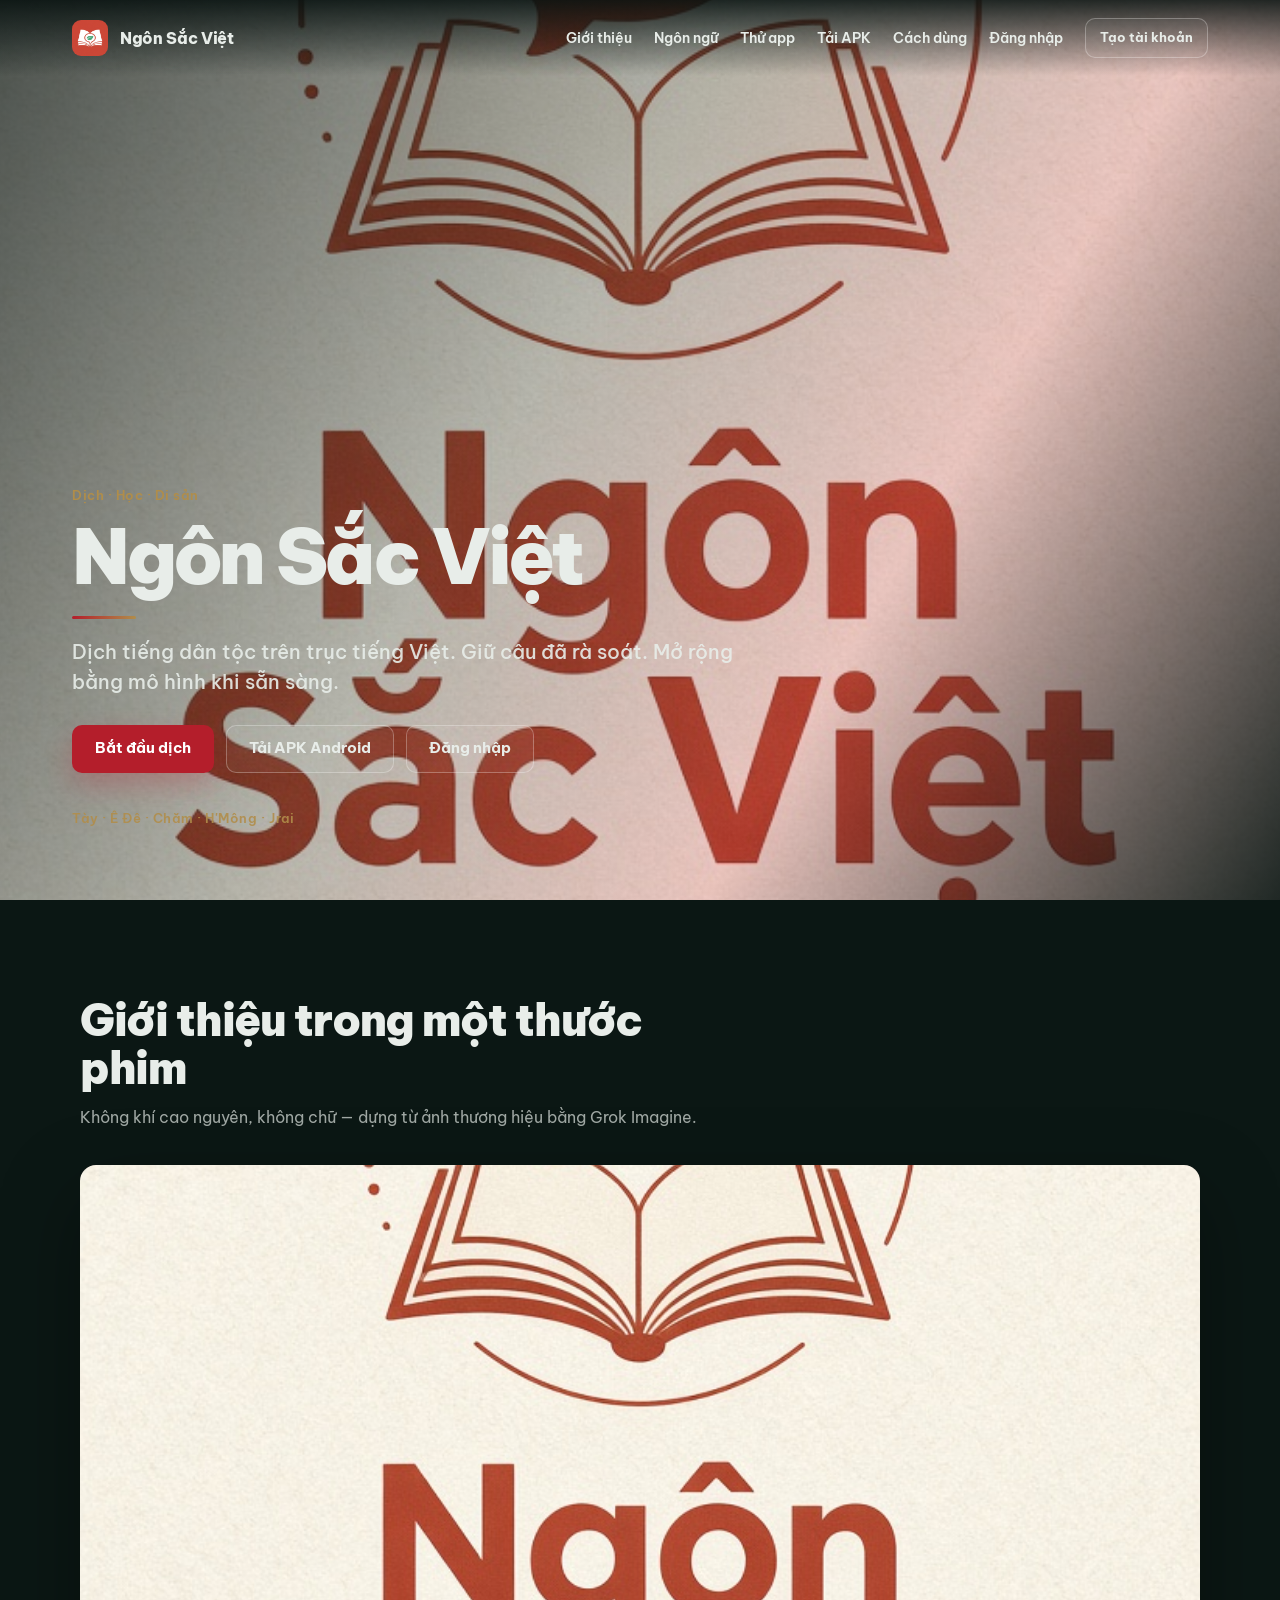
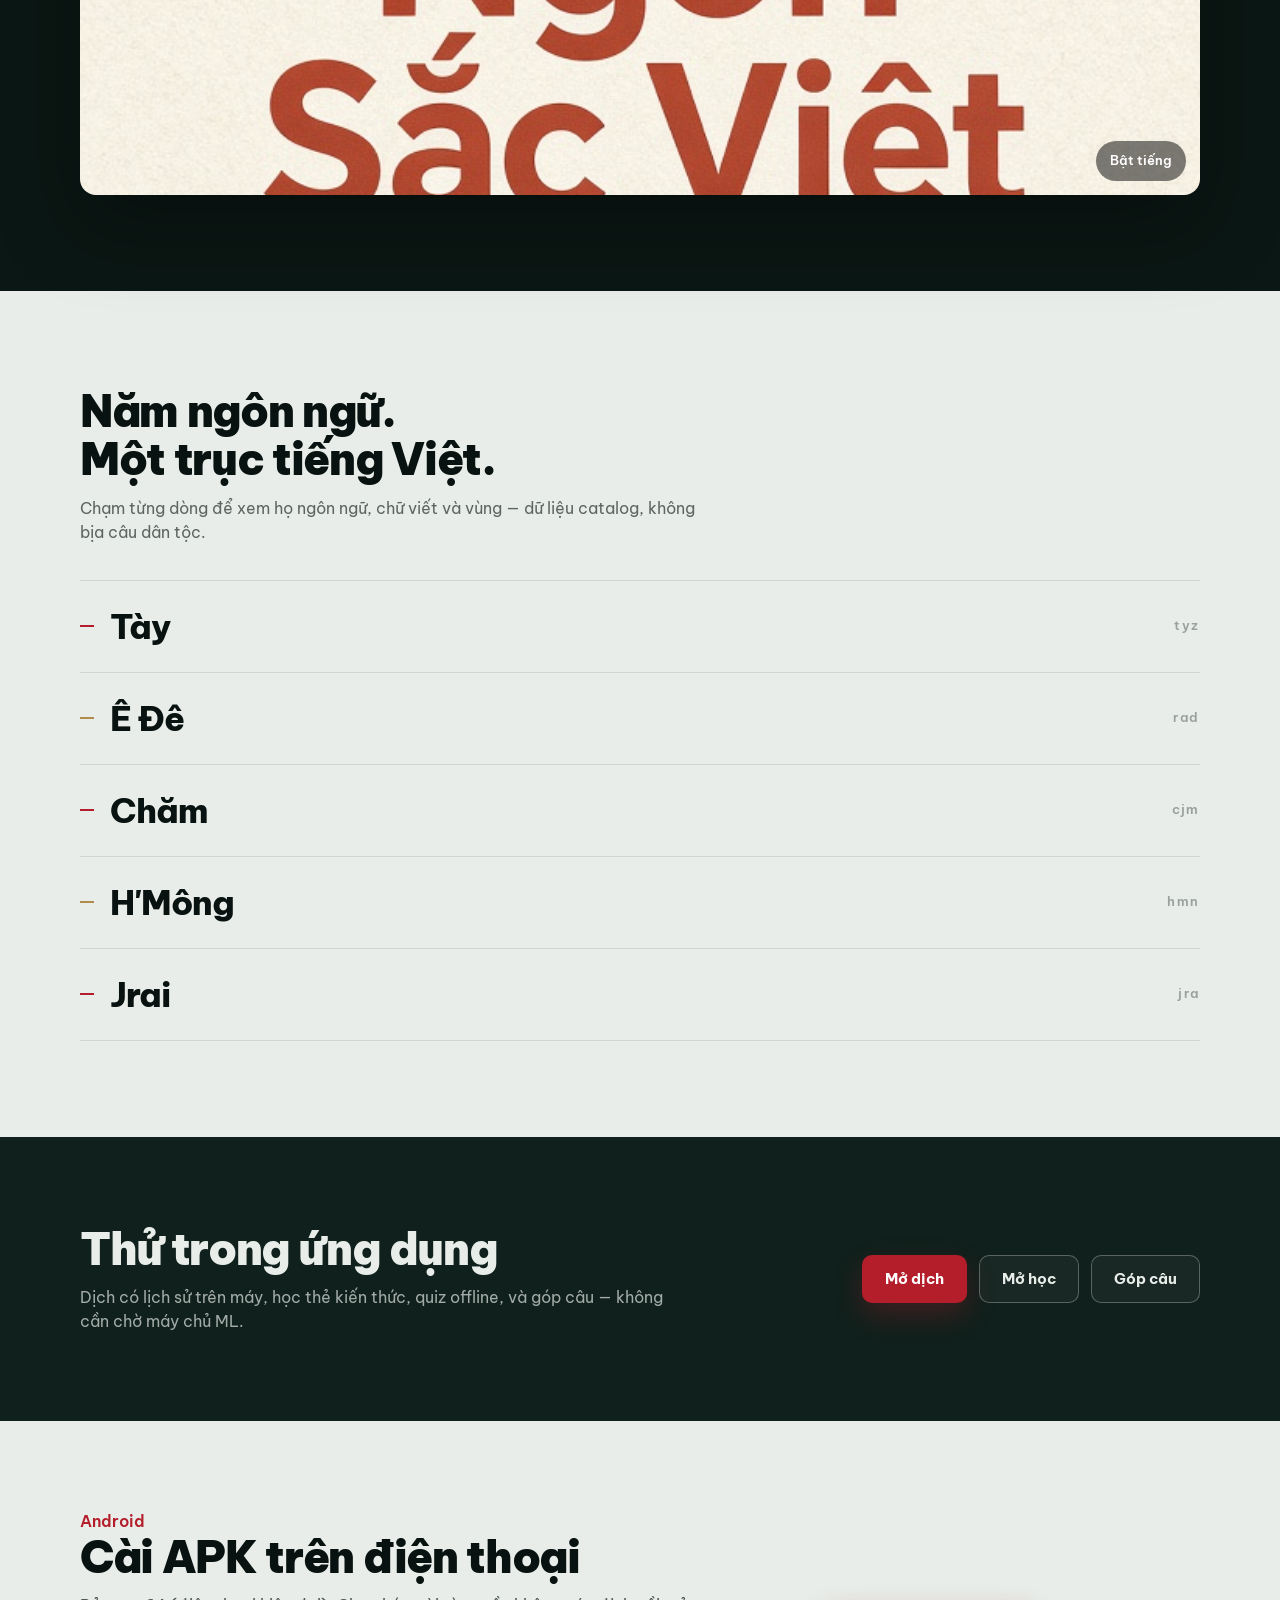
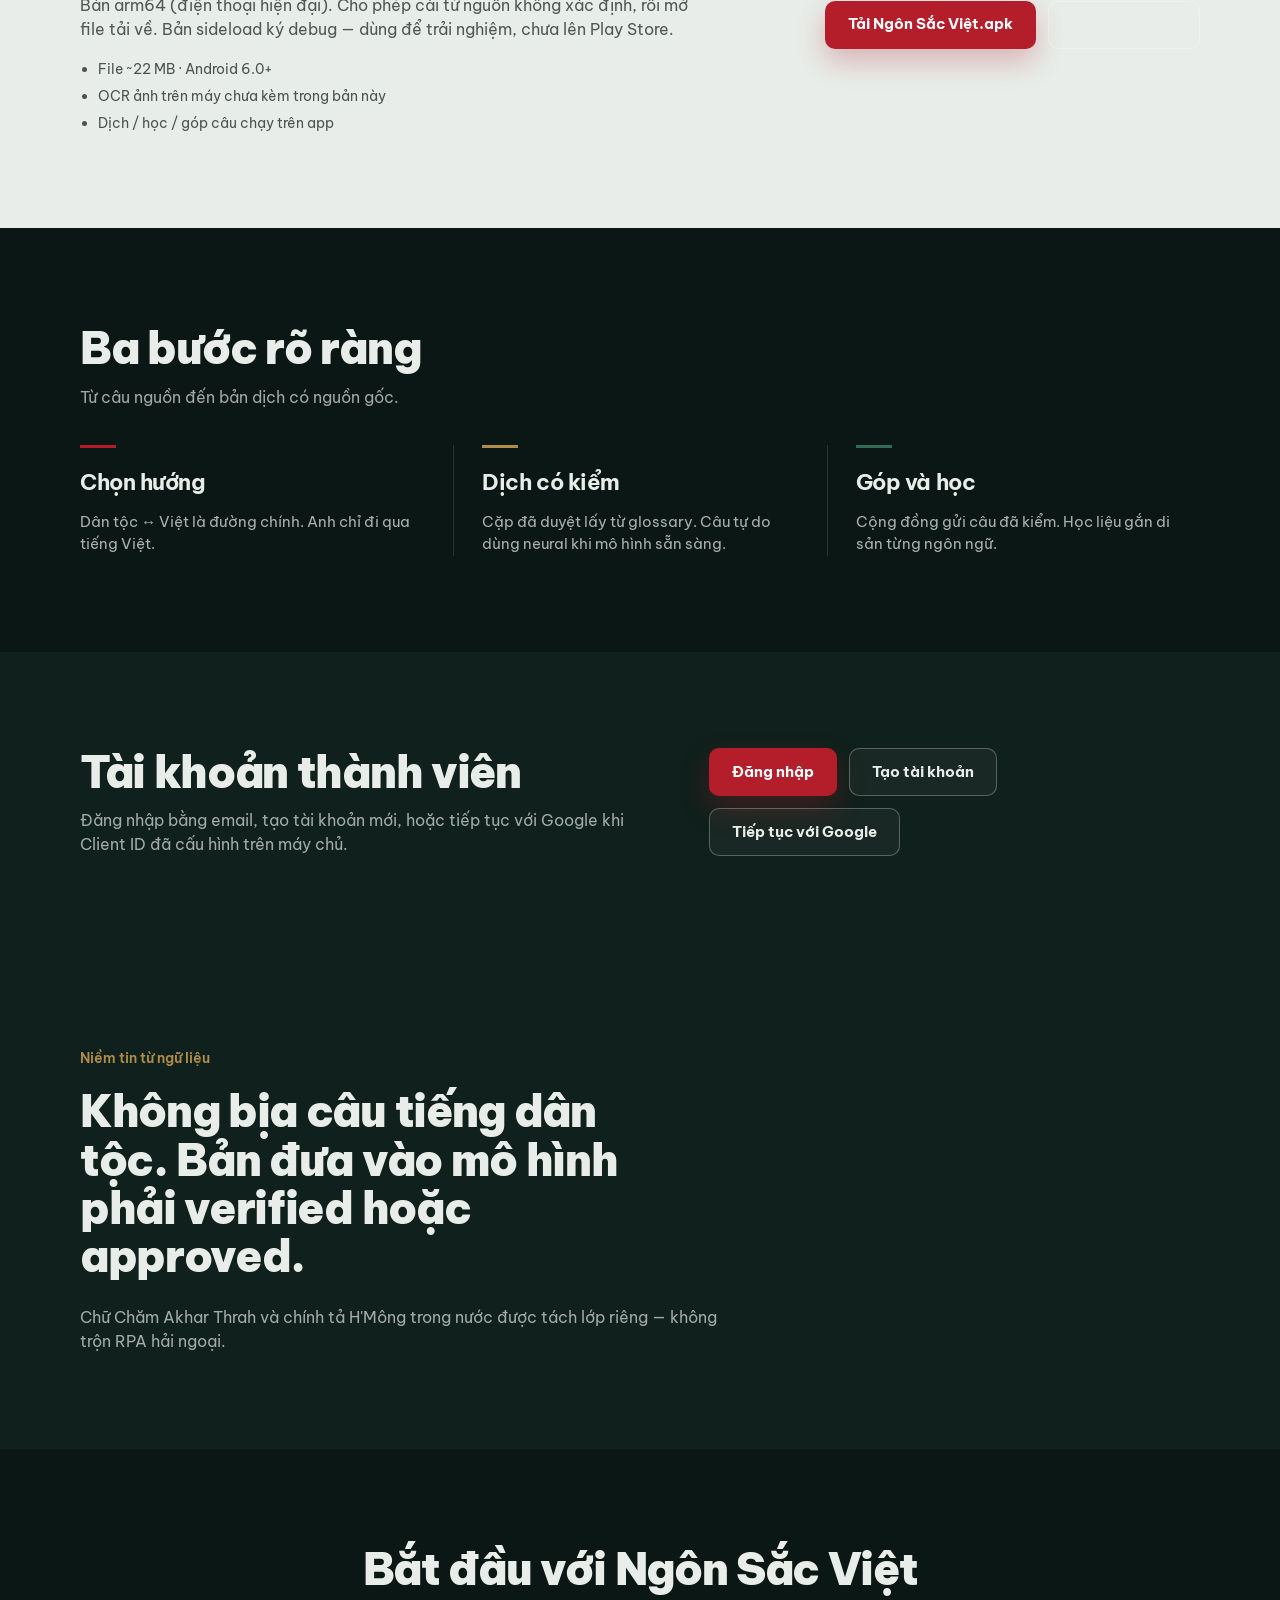
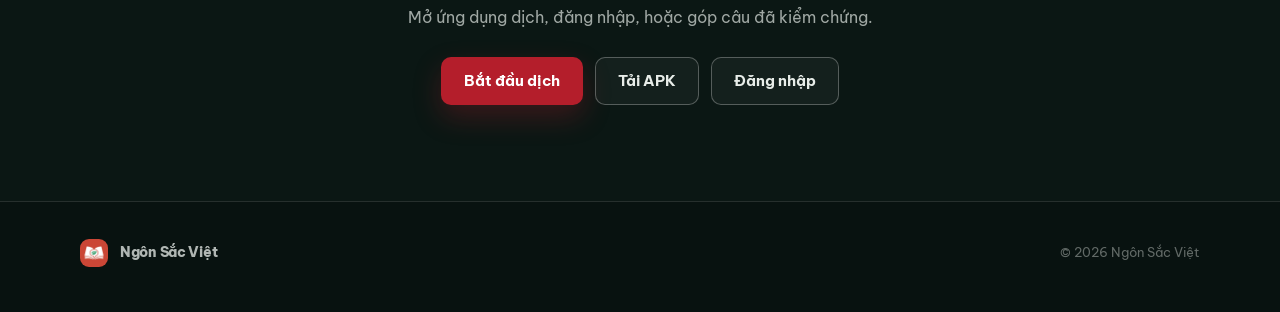
==== landing/index.html @ 42142c3e "feat(mob): ship Cloudflare landing, offline learn, and APK download Add static Pages landing with AP" ====
<!DOCTYPE html>
<html lang="vi" data-type="software" data-kind="software">
<head>
  <meta charset="UTF-8" />
  <meta name="viewport" content="width=device-width, initial-scale=1" />
  <meta name="page-type" content="software" />
  <meta name="site-kind" content="software" />
  <meta name="description" content="Ngôn Sắc Việt — dịch tiếng Tày, Ê Đê, Chăm, H'Mông và Jrai trên trục tiếng Việt, với ngữ liệu đã duyệt." />
  <meta name="theme-color" content="#081210" />
  <meta property="og:title" content="Ngôn Sắc Việt" />
  <meta property="og:description" content="Dịch và giữ tiếng dân tộc Việt Nam." />
  <meta property="og:type" content="website" />
  <meta property="og:url" content="https://ngonsacviet.ourvibe.tech/" />
  <title>Ngôn Sắc Việt</title>
  <link rel="icon" type="image/png" href="assets/app_icon.png" />
  <link rel="preconnect" href="https://fonts.googleapis.com" />
  <link rel="preconnect" href="https://fonts.gstatic.com" crossorigin />
  <link href="https://fonts.googleapis.com/css2?family=Be+Vietnam+Pro:wght@400;500;600;700;800;900&display=swap" rel="stylesheet" />
  <link rel="stylesheet" href="styles.css" />
</head>
<body>
  <a class="skip" href="#main">Tới nội dung</a>

  <header class="nav">
    <a class="brand" href="/">
      <img src="assets/app_icon.png" alt="" width="36" height="36" />
      <span>Ngôn Sắc Việt</span>
    </a>
    <nav class="nav-links" aria-label="Chính">
      <a href="#film">Giới thiệu</a>
      <a href="#languages">Ngôn ngữ</a>
      <a href="#try">Thử app</a>
      <a href="#download">Tải APK</a>
      <a href="#flow">Cách dùng</a>
      <a href="/app/#/login">Đăng nhập</a>
      <a class="btn btn-ghost nav-cta" href="/app/#/login?mode=register">Tạo tài khoản</a>
    </nav>
    <button class="menu" type="button" aria-label="Mở menu" aria-expanded="false">
      <span></span><span></span>
    </button>
  </header>

  <main id="main">
    <section class="hero" data-enter>
      <div class="hero-media" aria-hidden="true">
        <img src="assets/splash.jpg" alt="" />
        <div class="hero-veil"></div>
      </div>
      <div class="hero-copy">
        <p class="hero-kicker">Dịch · Học · Di sản</p>
        <h1>Ngôn Sắc Việt</h1>
        <div class="rule" aria-hidden="true"></div>
        <p class="hero-lead">
          Dịch tiếng dân tộc trên trục tiếng Việt. Giữ câu đã rà soát.
          Mở rộng bằng mô hình khi sẵn sàng.
        </p>
        <div class="hero-actions">
          <a class="btn btn-primary" href="/app/#/translate">Bắt đầu dịch</a>
          <a class="btn btn-ghost" href="/downloads/ngonsacviet-arm64.apk" download="ngonsacviet-arm64.apk">Tải APK Android</a>
          <a class="btn btn-ghost" href="/app/#/login">Đăng nhập</a>
        </div>
        <p class="hero-langs">Tày · Ê Đê · Chăm · H'Mông · Jrai</p>
      </div>
    </section>

    <section class="film" id="film">
      <div class="wrap">
        <div class="section-head">
          <h2>Giới thiệu trong một thước phim</h2>
          <p>Không khí cao nguyên, không chữ — dựng từ ảnh thương hiệu bằng Grok Imagine.</p>
        </div>
        <div class="film-frame">
          <video
            id="intro"
            poster="assets/splash.jpg"
            src="assets/intro.mp4"
            playsinline
            muted
            loop
            autoplay
            preload="metadata"
          ></video>
          <button class="film-mute" type="button" aria-pressed="true">Bật tiếng</button>
        </div>
      </div>
    </section>

    <section class="languages" id="languages">
      <div class="wrap">
        <div class="section-head light">
          <h2>Năm ngôn ngữ.<br />Một trục tiếng Việt.</h2>
          <p>Chạm từng dòng để xem họ ngôn ngữ, chữ viết và vùng — dữ liệu catalog, không bịa câu dân tộc.</p>
        </div>
        <ul class="lang-list" id="lang-explorer">
          <li class="lang-item" data-code="tyz" data-family="Tai-Kadai" data-script="Latin theo chữ Quốc ngữ" data-region="Cao Bằng, Lạng Sơn, Bắc Kạn và các tỉnh phía Bắc" data-note="Ưu tiên fine-tune nhờ cặp Việt công khai tương đối nhiều.">
            <button type="button" class="lang-row" aria-expanded="false">
              <span class="lang-name">Tày</span>
              <span class="lang-code">tyz</span>
            </button>
            <div class="lang-panel" hidden>
              <p><strong>Họ</strong> Tai-Kadai</p>
              <p><strong>Chữ</strong> Latin theo chữ Quốc ngữ</p>
              <p><strong>Vùng</strong> Cao Bằng, Lạng Sơn, Bắc Kạn và các tỉnh phía Bắc</p>
              <a class="lang-go" href="/app/#/learn">Học kiến thức Tày</a>
            </div>
          </li>
          <li class="lang-item" data-code="rad">
            <button type="button" class="lang-row" aria-expanded="false">
              <span class="lang-name">Ê Đê</span>
              <span class="lang-code">rad</span>
            </button>
            <div class="lang-panel" hidden>
              <p><strong>Họ</strong> Austronesian, Chamic</p>
              <p><strong>Chữ</strong> Latin</p>
              <p><strong>Vùng</strong> Đắk Lắk và Tây Nguyên</p>
              <a class="lang-go" href="/app/#/learn">Học kiến thức Ê Đê</a>
            </div>
          </li>
          <li class="lang-item" data-code="cjm">
            <button type="button" class="lang-row" aria-expanded="false">
              <span class="lang-name">Chăm</span>
              <span class="lang-code">cjm</span>
            </button>
            <div class="lang-panel" hidden>
              <p><strong>Họ</strong> Austronesian, Chamic</p>
              <p><strong>Chữ</strong> Akhar Thrah; học liệu còn dùng Latin</p>
              <p><strong>Vùng</strong> Ninh Thuận, Bình Thuận</p>
              <p class="lang-glyphs" aria-hidden="true">ꨀꨁꨂꨃꨄꨅ</p>
              <a class="lang-go" href="/app/#/heritage/cham">Xem di sản chữ Chăm</a>
            </div>
          </li>
          <li class="lang-item" data-code="hmn">
            <button type="button" class="lang-row" aria-expanded="false">
              <span class="lang-name">H'Mông</span>
              <span class="lang-code">hmn</span>
            </button>
            <div class="lang-panel" hidden>
              <p><strong>Họ</strong> Hmong-Mien</p>
              <p><strong>Chữ</strong> Latin phổ thông Việt Nam — không trộn RPA hải ngoại</p>
              <p><strong>Vùng</strong> Hà Giang, Lào Cai, Sơn La và vùng núi phía Bắc</p>
              <a class="lang-go" href="/app/#/learn">Học kiến thức H'Mông</a>
            </div>
          </li>
          <li class="lang-item" data-code="jra">
            <button type="button" class="lang-row" aria-expanded="false">
              <span class="lang-name">Jrai</span>
              <span class="lang-code">jra</span>
            </button>
            <div class="lang-panel" hidden>
              <p><strong>Họ</strong> Austronesian, Chamic</p>
              <p><strong>Chữ</strong> Latin</p>
              <p><strong>Vùng</strong> Gia Lai, Kon Tum</p>
              <a class="lang-go" href="/app/#/learn">Học kiến thức Jrai</a>
            </div>
          </li>
        </ul>
      </div>
    </section>

    <section class="try" id="try">
      <div class="wrap try-grid">
        <div>
          <h2>Thử trong ứng dụng</h2>
          <p>
            Dịch có lịch sử trên máy, học thẻ kiến thức, quiz offline,
            và góp câu — không cần chờ máy chủ ML.
          </p>
        </div>
        <div class="try-actions">
          <a class="btn btn-primary" href="/app/#/translate">Mở dịch</a>
          <a class="btn btn-ghost" href="/app/#/learn">Mở học</a>
          <a class="btn btn-ghost" href="/app/#/contribute">Góp câu</a>
        </div>
      </div>
    </section>

    <section class="download" id="download">
      <div class="wrap download-grid">
        <div>
          <p class="trust-label">Android</p>
          <h2>Cài APK trên điện thoại</h2>
          <p>
            Bản arm64 (điện thoại hiện đại). Cho phép cài từ nguồn không xác định,
            rồi mở file tải về. Bản sideload ký debug — dùng để trải nghiệm, chưa lên Play Store.
          </p>
          <ul class="download-notes">
            <li>File ~22&nbsp;MB · Android 6.0+</li>
            <li>OCR ảnh trên máy chưa kèm trong bản này</li>
            <li>Dịch / học / góp câu chạy trên app</li>
          </ul>
        </div>
        <div class="download-actions">
          <a class="btn btn-primary" href="/downloads/ngonsacviet-arm64.apk" download="ngonsacviet-arm64.apk">Tải Ngôn Sắc Việt.apk</a>
          <a class="btn btn-ghost" href="/app/#/translate">Dùng bản web</a>
        </div>
      </div>
    </section>

    <section class="flow" id="flow">
      <div class="wrap">
        <div class="section-head">
          <h2>Ba bước rõ ràng</h2>
          <p>Từ câu nguồn đến bản dịch có nguồn gốc.</p>
        </div>
        <div class="flow-grid">
          <article>
            <span class="tick lacquer"></span>
            <h3>Chọn hướng</h3>
            <p>Dân tộc ↔ Việt là đường chính. Anh chỉ đi qua tiếng Việt.</p>
          </article>
          <article>
            <span class="tick brass"></span>
            <h3>Dịch có kiểm</h3>
            <p>Cặp đã duyệt lấy từ glossary. Câu tự do dùng neural khi mô hình sẵn sàng.</p>
          </article>
          <article>
            <span class="tick jade"></span>
            <h3>Góp và học</h3>
            <p>Cộng đồng gửi câu đã kiểm. Học liệu gắn di sản từng ngôn ngữ.</p>
          </article>
        </div>
      </div>
    </section>

    <section class="account" id="account">
      <div class="wrap account-grid">
        <div>
          <h2>Tài khoản thành viên</h2>
          <p>
            Đăng nhập bằng email, tạo tài khoản mới, hoặc tiếp tục với Google
            khi Client ID đã cấu hình trên máy chủ.
          </p>
        </div>
        <div class="account-actions">
          <a class="btn btn-primary" href="/app/#/login">Đăng nhập</a>
          <a class="btn btn-ghost" href="/app/#/login?mode=register">Tạo tài khoản</a>
          <a class="btn btn-ghost" href="/app/#/login">Tiếp tục với Google</a>
        </div>
      </div>
    </section>

    <section class="trust">
      <div class="wrap">
        <p class="trust-label">Niềm tin từ ngữ liệu</p>
        <h2>Không bịa câu tiếng dân tộc. Bản đưa vào mô hình phải verified hoặc approved.</h2>
        <p class="trust-note">
          Chữ Chăm Akhar Thrah và chính tả H'Mông trong nước được tách lớp riêng —
          không trộn RPA hải ngoại.
        </p>
      </div>
    </section>

    <section class="close">
      <div class="wrap center">
        <h2>Bắt đầu với Ngôn Sắc Việt</h2>
        <p>Mở ứng dụng dịch, đăng nhập, hoặc góp câu đã kiểm chứng.</p>
        <div class="hero-actions center-actions">
          <a class="btn btn-primary" href="/app/#/translate">Bắt đầu dịch</a>
          <a class="btn btn-ghost" href="/downloads/ngonsacviet-arm64.apk" download="ngonsacviet-arm64.apk">Tải APK</a>
          <a class="btn btn-ghost" href="/app/#/login">Đăng nhập</a>
        </div>
      </div>
    </section>
  </main>

  <footer class="footer">
    <div class="wrap footer-row">
      <div class="brand footer-brand">
        <img src="assets/app_icon.png" alt="" width="28" height="28" />
        <span>Ngôn Sắc Việt</span>
      </div>
      <p>© <span id="year"></span> Ngôn Sắc Việt</p>
    </div>
  </footer>

  <script src="script.js"></script>
</body>
</html>
---- landing/styles.css ----
:root {
  --ink: #081210;
  --panel: #10201c;
  --deep: #0b1714;
  --fog: #e8ede9;
  --mute: #8a968f;
  --lacquer: #b41e2b;
  --lacquer-hot: #d12636;
  --brass: #b08d4a;
  --jade: #2f6b55;
  --line: rgba(255, 255, 255, 0.12);
  --edge: 72px;
  --radius: 10px;
  --font: "Be Vietnam Pro", "Segoe UI", sans-serif;
}

*,
*::before,
*::after {
  box-sizing: border-box;
}

html {
  scroll-behavior: smooth;
}

body {
  margin: 0;
  font-family: var(--font);
  color: var(--fog);
  background: var(--ink);
  line-height: 1.5;
  -webkit-font-smoothing: antialiased;
}

img,
video {
  display: block;
  max-width: 100%;
}

a {
  color: inherit;
  text-decoration: none;
}

.skip {
  position: absolute;
  left: -999px;
  top: 0;
}

.skip:focus {
  left: 16px;
  top: 16px;
  z-index: 100;
  background: #fff;
  color: #000;
  padding: 8px 12px;
}

.wrap {
  width: min(1120px, calc(100% - 2 * var(--edge)));
  margin-inline: auto;
}

.nav {
  position: fixed;
  inset: 0 0 auto;
  z-index: 40;
  display: flex;
  align-items: center;
  justify-content: space-between;
  gap: 24px;
  padding: 18px var(--edge);
  background: linear-gradient(to bottom, rgba(8, 18, 16, 0.88), rgba(8, 18, 16, 0));
  backdrop-filter: blur(0px);
  transition: background 0.25s ease, backdrop-filter 0.25s ease;
}

.nav.is-solid {
  background: rgba(8, 18, 16, 0.92);
  backdrop-filter: blur(12px);
  border-bottom: 1px solid var(--line);
}

.brand {
  display: inline-flex;
  align-items: center;
  gap: 12px;
  font-weight: 800;
  letter-spacing: -0.02em;
}

.brand img {
  border-radius: 9px;
}

.nav-links {
  display: flex;
  align-items: center;
  gap: 22px;
  font-size: 14px;
  font-weight: 600;
}

.nav-links a:not(.btn):hover {
  color: var(--brass);
}

.menu {
  display: none;
  width: 44px;
  height: 44px;
  border: 1px solid var(--line);
  border-radius: 8px;
  background: transparent;
  padding: 0;
  cursor: pointer;
}

.menu span {
  display: block;
  width: 18px;
  height: 2px;
  margin: 5px auto;
  background: #fff;
}

.btn {
  display: inline-flex;
  align-items: center;
  justify-content: center;
  min-height: 48px;
  padding: 0 22px;
  border-radius: var(--radius);
  font: inherit;
  font-weight: 700;
  font-size: 15px;
  border: 1px solid transparent;
  cursor: pointer;
  transition: transform 0.16s ease, background 0.16s ease, border-color 0.16s ease, box-shadow 0.16s ease;
}

.btn:hover {
  transform: translateY(-2px);
}

.btn:active {
  transform: translateY(1px) scale(0.98);
}

.btn-primary {
  background: var(--lacquer);
  color: #fff;
  box-shadow: 0 12px 28px rgba(180, 30, 43, 0.28);
}

.btn-primary:hover {
  background: var(--lacquer-hot);
}

.btn-ghost {
  background: rgba(255, 255, 255, 0.04);
  border-color: rgba(255, 255, 255, 0.28);
  color: var(--fog);
}

.btn-ghost:hover {
  background: rgba(255, 255, 255, 0.1);
  border-color: rgba(255, 255, 255, 0.5);
}

.nav-cta {
  min-height: 40px;
  padding: 0 14px;
  font-size: 13px;
}

.hero {
  position: relative;
  min-height: 100vh;
  display: grid;
  align-items: end;
  overflow: hidden;
  padding: 120px var(--edge) 72px;
}

.hero-media {
  position: absolute;
  inset: 0;
  z-index: 0;
}

.hero-media img {
  width: 100%;
  height: 100%;
  object-fit: cover;
  transform: scale(1.08);
  animation: ken 18s ease-in-out infinite alternate;
}

.hero-veil {
  position: absolute;
  inset: 0;
  background:
    linear-gradient(120deg, rgba(8, 18, 16, 0.72) 0%, rgba(8, 18, 16, 0.28) 42%, rgba(180, 30, 43, 0.22) 68%, rgba(8, 18, 16, 0.9) 100%);
}

.hero-copy {
  position: relative;
  z-index: 1;
  max-width: 720px;
}

.hero-kicker {
  margin: 0 0 14px;
  color: var(--brass);
  font-size: 13px;
  font-weight: 600;
  letter-spacing: 0.04em;
}

.hero h1 {
  margin: 0;
  font-size: clamp(44px, 8vw, 76px);
  line-height: 0.98;
  letter-spacing: -0.045em;
  font-weight: 900;
}

.rule {
  width: 64px;
  height: 3px;
  margin: 22px 0 18px;
  border-radius: 2px;
  background: linear-gradient(90deg, var(--lacquer), var(--brass));
}

.hero-lead {
  margin: 0;
  max-width: 34em;
  font-size: clamp(16px, 2vw, 20px);
  font-weight: 500;
  color: rgba(232, 237, 233, 0.9);
}

.hero-actions {
  display: flex;
  flex-wrap: wrap;
  gap: 12px;
  margin-top: 28px;
}

.hero-langs {
  margin: 36px 0 0;
  color: rgba(176, 141, 74, 0.9);
  font-size: 13px;
  font-weight: 600;
  letter-spacing: 0.04em;
}

[data-enter] .hero-kicker,
[data-enter] h1,
[data-enter] .rule,
[data-enter] .hero-lead,
[data-enter] .hero-actions,
[data-enter] .hero-langs {
  opacity: 0;
  transform: translateY(18px);
  animation: rise 0.9s cubic-bezier(0.22, 1, 0.36, 1) forwards;
}

[data-enter] h1 { animation-delay: 0.12s; }
[data-enter] .rule { animation-delay: 0.22s; }
[data-enter] .hero-lead { animation-delay: 0.3s; }
[data-enter] .hero-actions { animation-delay: 0.42s; }
[data-enter] .hero-langs { animation-delay: 0.55s; }

@keyframes rise {
  to {
    opacity: 1;
    transform: none;
  }
}

@keyframes ken {
  from { transform: scale(1.08) translate(0, 0); }
  to { transform: scale(1.14) translate(-1.5%, -1%); }
}

.film,
.flow,
.close {
  background: var(--deep);
  padding: 96px 0;
}

.languages {
  background: var(--fog);
  color: var(--ink);
  padding: 96px 0;
}

.account,
.trust {
  background: var(--panel);
  padding: 96px 0;
}

.section-head {
  max-width: 40rem;
  margin-bottom: 36px;
}

.section-head h2,
.account h2,
.trust h2,
.close h2 {
  margin: 0 0 12px;
  font-size: clamp(30px, 4.5vw, 44px);
  line-height: 1.1;
  letter-spacing: -0.03em;
  font-weight: 900;
}

.section-head p,
.account p,
.close p {
  margin: 0;
  color: rgba(232, 237, 233, 0.68);
  font-size: 16px;
}

.section-head.light p {
  color: rgba(8, 18, 16, 0.62);
}

.film-frame {
  position: relative;
  overflow: hidden;
  border-radius: 16px;
  background: #000;
  aspect-ratio: 16 / 9;
  box-shadow: 0 30px 80px rgba(0, 0, 0, 0.35);
}

.film-frame video {
  width: 100%;
  height: 100%;
  object-fit: cover;
}

.film-mute {
  position: absolute;
  right: 14px;
  bottom: 14px;
  border: 0;
  border-radius: 999px;
  padding: 10px 14px;
  background: rgba(0, 0, 0, 0.5);
  color: #fff;
  font: inherit;
  font-size: 13px;
  font-weight: 600;
  cursor: pointer;
}

.lang-list {
  list-style: none;
  margin: 0;
  padding: 0;
}

.lang-item {
  border-top: 1px solid rgba(8, 18, 16, 0.1);
  opacity: 0;
  transform: translateY(14px);
  transition: opacity 0.5s ease, transform 0.5s ease;
}

.lang-item.is-in {
  opacity: 1;
  transform: none;
}

.lang-item:last-child {
  border-bottom: 1px solid rgba(8, 18, 16, 0.1);
}

.lang-row {
  width: 100%;
  display: flex;
  align-items: center;
  justify-content: space-between;
  gap: 16px;
  padding: 20px 0;
  border: 0;
  background: transparent;
  color: inherit;
  font: inherit;
  text-align: left;
  cursor: pointer;
}

.lang-row::before {
  content: "";
  width: 14px;
  height: 2px;
  background: var(--lacquer);
  flex: 0 0 auto;
  transition: width 0.22s ease;
}

.lang-item:nth-child(even) .lang-row::before {
  background: var(--brass);
}

.lang-item.is-open .lang-row::before,
.lang-row:hover::before {
  width: 28px;
}

.lang-name {
  flex: 1;
  font-size: clamp(26px, 4vw, 34px);
  font-weight: 800;
  letter-spacing: -0.03em;
}

.lang-code {
  color: rgba(8, 18, 16, 0.35);
  font-size: 13px;
  font-weight: 600;
  letter-spacing: 0.12em;
  text-transform: lowercase;
}

.lang-panel {
  padding: 0 0 22px 30px;
  max-width: 40rem;
  animation: rise 0.45s cubic-bezier(0.22, 1, 0.36, 1);
}

.lang-panel p {
  margin: 0 0 8px;
  color: rgba(8, 18, 16, 0.72);
  font-size: 15px;
}

.lang-glyphs {
  font-size: 28px;
  letter-spacing: 0.12em;
  color: rgba(8, 18, 16, 0.55);
}

.lang-go {
  display: inline-flex;
  margin-top: 10px;
  color: var(--lacquer);
  font-weight: 700;
  font-size: 14px;
}

.try {
  background: var(--panel);
  padding: 88px 0;
}

.try-grid {
  display: grid;
  grid-template-columns: 1.2fr 1fr;
  gap: 36px;
  align-items: center;
}

.try h2 {
  margin: 0 0 12px;
  font-size: clamp(30px, 4.5vw, 44px);
  line-height: 1.1;
  letter-spacing: -0.03em;
  font-weight: 900;
}

.try p {
  margin: 0;
  color: rgba(232, 237, 233, 0.68);
  font-size: 16px;
}

.try-actions {
  display: flex;
  flex-wrap: wrap;
  gap: 12px;
  justify-content: flex-end;
}

.download {
  background: var(--fog);
  color: var(--ink);
  padding: 88px 0;
}

.download-grid {
  display: grid;
  grid-template-columns: 1.3fr 1fr;
  gap: 36px;
  align-items: center;
}

.download h2 {
  margin: 0 0 12px;
  font-size: clamp(30px, 4.5vw, 44px);
  line-height: 1.1;
  letter-spacing: -0.03em;
  font-weight: 900;
}

.download p {
  margin: 0;
  color: rgba(8, 18, 16, 0.68);
  font-size: 16px;
}

.download .trust-label {
  color: var(--lacquer);
}

.download-notes {
  margin: 18px 0 0;
  padding-left: 1.1rem;
  color: rgba(8, 18, 16, 0.7);
  font-size: 14px;
}

.download-notes li {
  margin-bottom: 6px;
}

.download-actions {
  display: flex;
  flex-wrap: wrap;
  gap: 12px;
  justify-content: flex-end;
}

.flow-grid {
  display: grid;
  grid-template-columns: repeat(3, 1fr);
  gap: 0;
}

.flow-grid article {
  padding-right: 28px;
}

.flow-grid article + article {
  padding-left: 28px;
  border-left: 1px solid var(--line);
}

.tick {
  display: block;
  width: 36px;
  height: 3px;
  margin-bottom: 18px;
}

.tick.lacquer { background: var(--lacquer); }
.tick.brass { background: var(--brass); }
.tick.jade { background: var(--jade); }

.flow-grid h3 {
  margin: 0 0 12px;
  font-size: 22px;
  letter-spacing: -0.02em;
}

.flow-grid p {
  margin: 0;
  color: rgba(232, 237, 233, 0.72);
  font-size: 15px;
}

.account-grid {
  display: grid;
  grid-template-columns: 1.2fr 1fr;
  gap: 40px;
  align-items: center;
}

.account-actions {
  display: flex;
  flex-wrap: wrap;
  gap: 12px;
}

.trust-label {
  margin: 0 0 18px;
  color: var(--brass);
  font-size: 14px;
  font-weight: 600;
}

.trust h2 {
  max-width: 18ch;
}

.trust-note {
  margin: 24px 0 0;
  max-width: 40rem;
  color: rgba(232, 237, 233, 0.68);
  font-size: 16px;
}

.close {
  text-align: center;
}

.center-actions {
  justify-content: center;
}

.footer {
  border-top: 1px solid var(--line);
  padding: 28px 0 36px;
  color: rgba(232, 237, 233, 0.4);
  font-size: 13px;
}

.footer-row {
  display: flex;
  align-items: center;
  justify-content: space-between;
  gap: 16px;
}

.footer-brand {
  color: rgba(232, 237, 233, 0.75);
  font-size: 14px;
}

@media (max-width: 960px) {
  :root { --edge: 22px; }

  .nav-links {
    position: fixed;
    inset: 72px 16px auto;
    display: none;
    flex-direction: column;
    align-items: stretch;
    gap: 0;
    padding: 12px;
    background: rgba(8, 18, 16, 0.96);
    border: 1px solid var(--line);
    border-radius: 14px;
  }

  .nav-links a {
    padding: 14px 12px;
    border-radius: 8px;
  }

  .nav-links.is-open { display: flex; }
  .menu { display: inline-block; }

  .flow-grid {
    grid-template-columns: 1fr;
    gap: 28px;
  }

  .flow-grid article,
  .flow-grid article + article {
    padding: 0;
    border: 0;
  }

  .account-grid,
  .try-grid,
  .download-grid {
    grid-template-columns: 1fr;
    gap: 24px;
  }

  .try-actions,
  .download-actions {
    justify-content: flex-start;
  }

  .trust h2 { max-width: none; }
}

@media (prefers-reduced-motion: reduce) {
  html { scroll-behavior: auto; }
  .hero-media img { animation: none; }
  [data-enter] *,
  .lang-item {
    animation: none !important;
    opacity: 1 !important;
    transform: none !important;
  }
  .btn:hover { transform: none; }
}
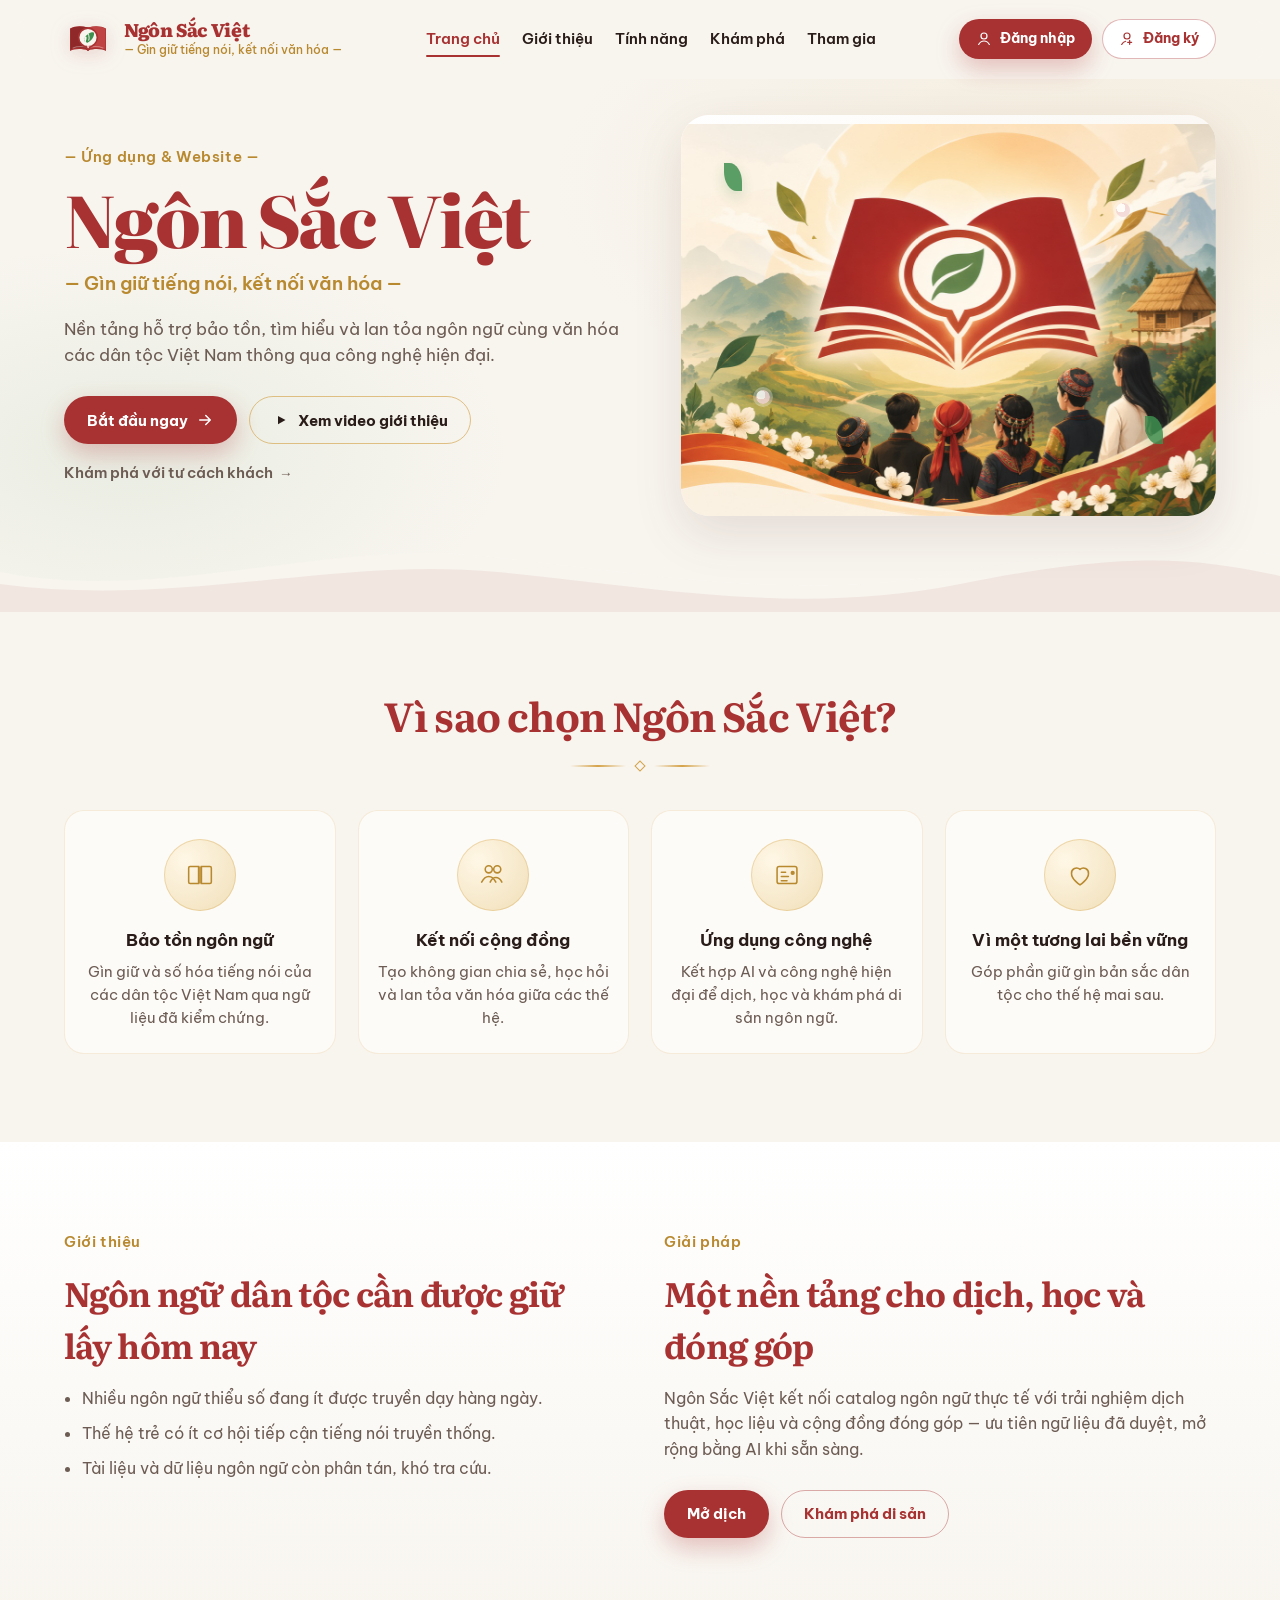
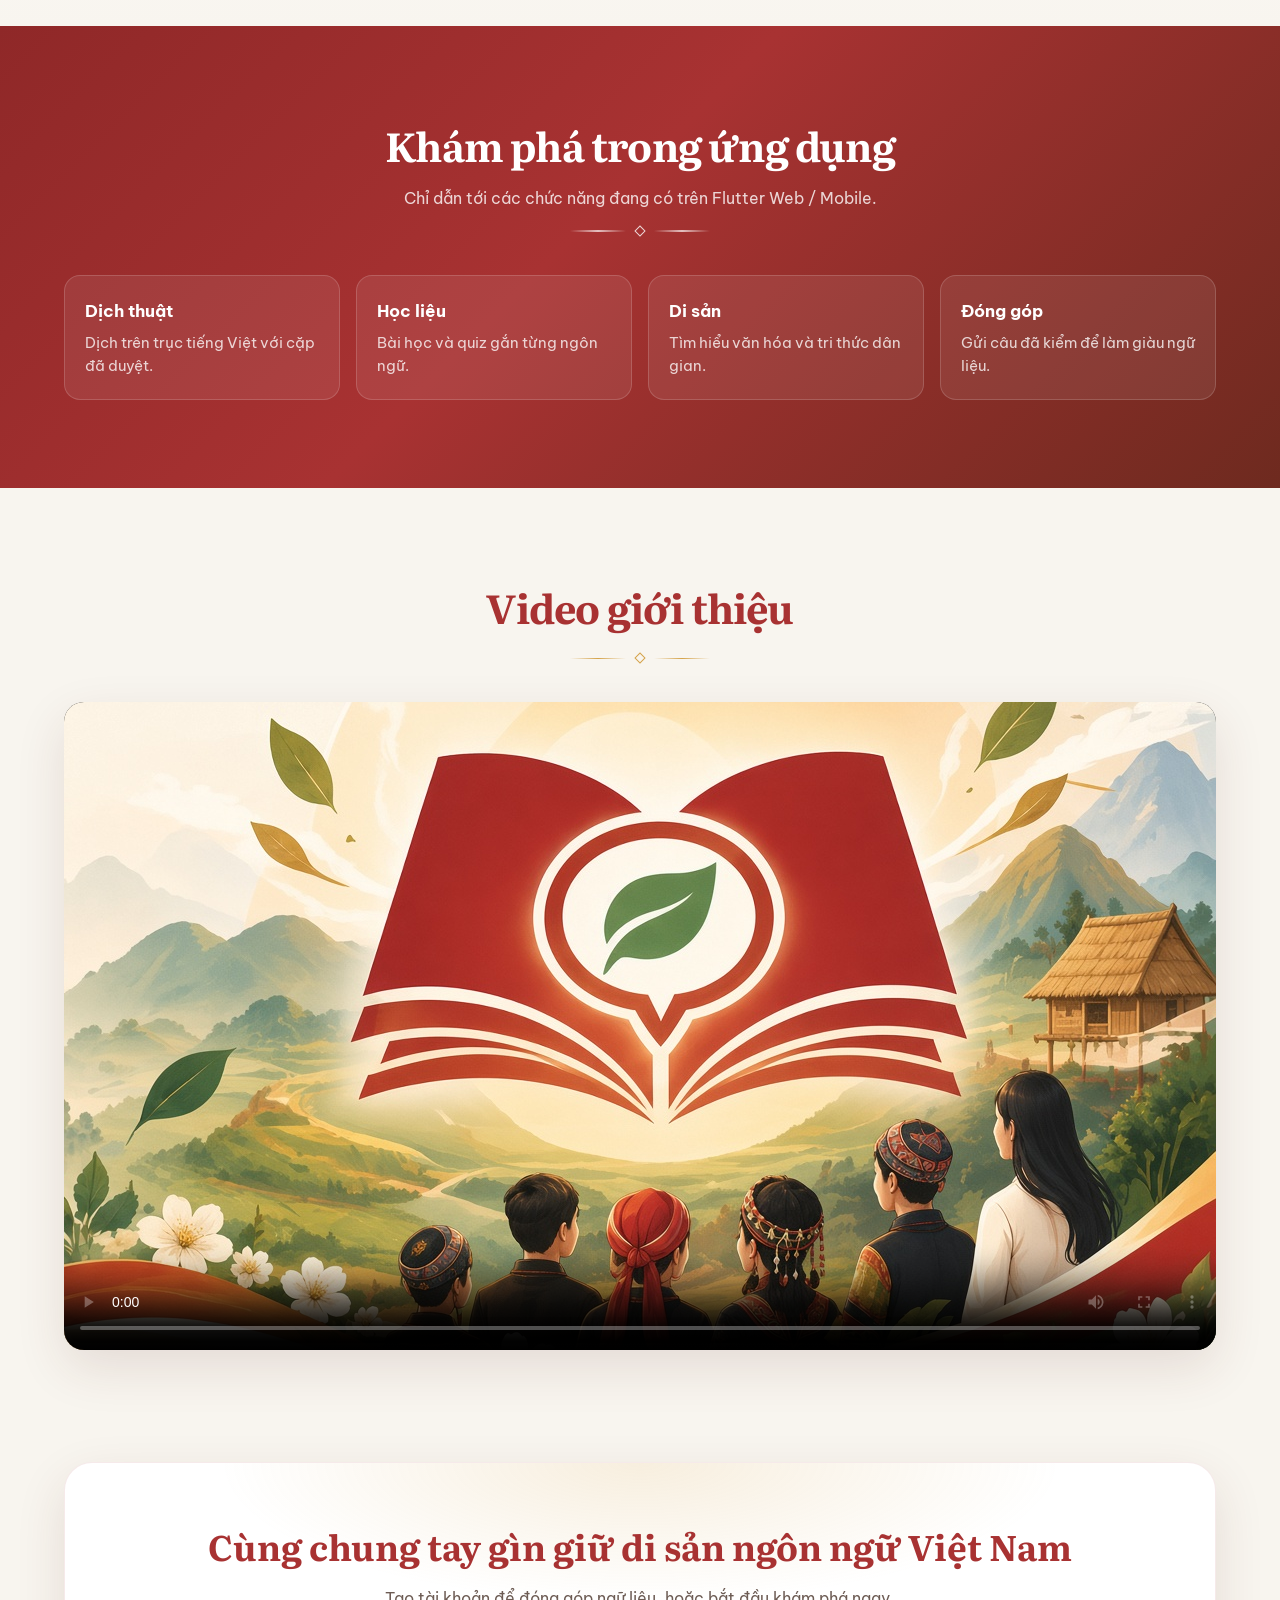
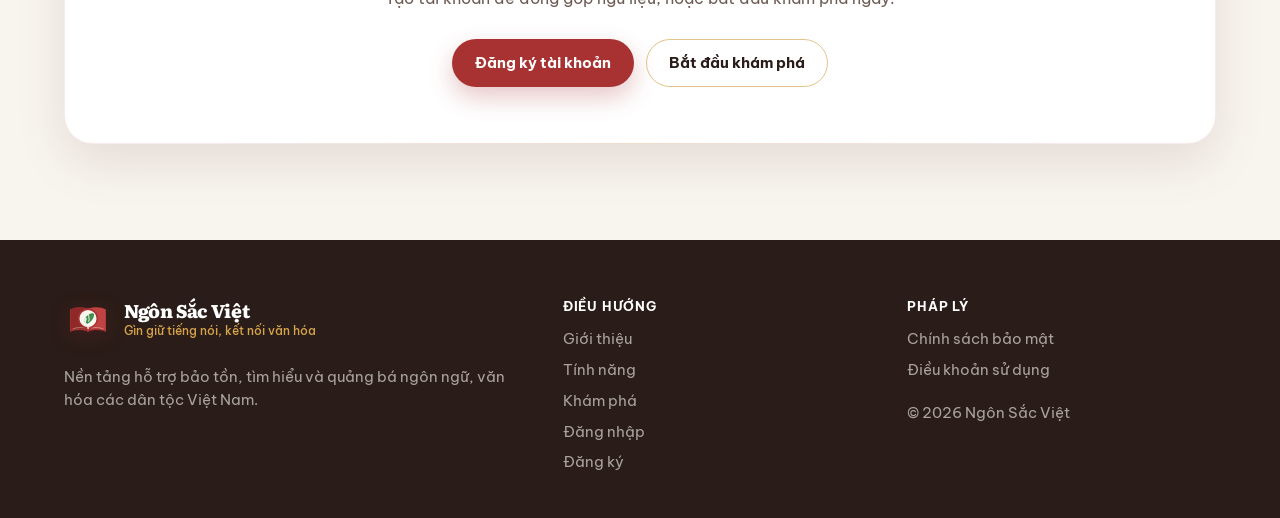
==== commit e36b1998: "feat(web): redesign landing and login/register UI with brand assets" ====
--- a/landing/index.html
+++ b/landing/index.html
@@ -1,275 +1,270 @@
 <!DOCTYPE html>
-<html lang="vi" data-type="software" data-kind="software">
+<html lang="vi">
 <head>
   <meta charset="UTF-8" />
+  <!-- Optional override: window.NSV_APP_BASE = "http://127.0.0.1:3000/#" -->
+
   <meta name="viewport" content="width=device-width, initial-scale=1" />
-  <meta name="page-type" content="software" />
-  <meta name="site-kind" content="software" />
-  <meta name="description" content="Ngôn Sắc Việt — dịch tiếng Tày, Ê Đê, Chăm, H'Mông và Jrai trên trục tiếng Việt, với ngữ liệu đã duyệt." />
-  <meta name="theme-color" content="#081210" />
+  <meta name="description" content="Ngôn Sắc Việt — Gìn giữ tiếng nói, kết nối văn hóa. Nền tảng hỗ trợ bảo tồn ngôn ngữ và văn hóa các dân tộc Việt Nam." />
+  <meta name="theme-color" content="#A83232" />
   <meta property="og:title" content="Ngôn Sắc Việt" />
-  <meta property="og:description" content="Dịch và giữ tiếng dân tộc Việt Nam." />
+  <meta property="og:description" content="Gìn giữ tiếng nói, kết nối văn hóa." />
   <meta property="og:type" content="website" />
-  <meta property="og:url" content="https://ngonsacviet.ourvibe.tech/" />
-  <title>Ngôn Sắc Việt</title>
-  <link rel="icon" type="image/png" href="assets/app_icon.png" />
+  <title>Ngôn Sắc Việt — Gìn giữ tiếng nói, kết nối văn hóa</title>
+  <link rel="icon" type="image/svg+xml" href="assets/logo-mark.svg" />
   <link rel="preconnect" href="https://fonts.googleapis.com" />
   <link rel="preconnect" href="https://fonts.gstatic.com" crossorigin />
-  <link href="https://fonts.googleapis.com/css2?family=Be+Vietnam+Pro:wght@400;500;600;700;800;900&display=swap" rel="stylesheet" />
+  <link href="https://fonts.googleapis.com/css2?family=Be+Vietnam+Pro:ital,wght@0,400;0,500;0,600;0,700;0,800;1,400&family=Literata:opsz,wght@7..72,600;7..72,700;7..72,800&display=swap" rel="stylesheet" />
   <link rel="stylesheet" href="styles.css" />
 </head>
 <body>
   <a class="skip" href="#main">Tới nội dung</a>
 
-  <header class="nav">
-    <a class="brand" href="/">
-      <img src="assets/app_icon.png" alt="" width="36" height="36" />
-      <span>Ngôn Sắc Việt</span>
-    </a>
-    <nav class="nav-links" aria-label="Chính">
-      <a href="#film">Giới thiệu</a>
-      <a href="#languages">Ngôn ngữ</a>
-      <a href="#try">Thử app</a>
-      <a href="#download">Tải APK</a>
-      <a href="#flow">Cách dùng</a>
-      <a href="/app/#/login">Đăng nhập</a>
-      <a class="btn btn-ghost nav-cta" href="/app/#/login?mode=register">Tạo tài khoản</a>
-    </nav>
-    <button class="menu" type="button" aria-label="Mở menu" aria-expanded="false">
-      <span></span><span></span>
-    </button>
+  <header class="site-header" id="top">
+    <div class="header-inner">
+      <a class="brand" href="#top" aria-label="Ngôn Sắc Việt — trang chủ">
+        <img class="brand-mark" src="assets/logo-mark.svg" width="48" height="48" alt="" />
+        <span class="brand-text">
+          <span class="brand-name">Ngôn Sắc Việt</span>
+          <span class="brand-tag">— Gìn giữ tiếng nói, kết nối văn hóa —</span>
+        </span>
+      </a>
+
+      <nav class="nav-links" aria-label="Chính">
+        <a href="#top" class="is-active">Trang chủ</a>
+        <a href="#about">Giới thiệu</a>
+        <a href="#features">Tính năng</a>
+        <a href="#explore">Khám phá</a>
+        <a href="#cta">Tham gia</a>
+        <div class="nav-auth">
+          <a class="btn btn-solid btn-sm" href="/app/login">Đăng nhập</a>
+          <a class="btn btn-outline btn-sm" href="/app/register">Đăng ký</a>
+        </div>
+      </nav>
+
+      <div class="header-actions">
+        <a class="btn btn-solid btn-sm" href="/app/login">
+          <svg width="16" height="16" viewBox="0 0 24 24" fill="none" aria-hidden="true"><path d="M12 12a4.5 4.5 0 1 0 0-9 4.5 4.5 0 0 0 0 9Z" stroke="currentColor" stroke-width="1.8"/><path d="M4 20.2c1.8-3.4 4.7-5.2 8-5.2s6.2 1.8 8 5.2" stroke="currentColor" stroke-width="1.8" stroke-linecap="round"/></svg>
+          Đăng nhập
+        </a>
+        <a class="btn btn-outline btn-sm" href="/app/register">
+          <svg width="16" height="16" viewBox="0 0 24 24" fill="none" aria-hidden="true"><path d="M12 12a4.5 4.5 0 1 0 0-9 4.5 4.5 0 0 0 0 9Z" stroke="currentColor" stroke-width="1.8"/><path d="M16 20v-6M13 17h6" stroke="currentColor" stroke-width="1.8" stroke-linecap="round"/><path d="M4 20.2c1.4-2.6 3.4-4.2 6-4.8" stroke="currentColor" stroke-width="1.8" stroke-linecap="round"/></svg>
+          Đăng ký
+        </a>
+      </div>
+
+      <button class="menu" type="button" aria-label="Mở menu" aria-expanded="false">
+        <span></span><span></span><span></span>
+      </button>
+    </div>
   </header>
 
   <main id="main">
     <section class="hero" data-enter>
-      <div class="hero-media" aria-hidden="true">
-        <img src="assets/splash.jpg" alt="" />
-        <div class="hero-veil"></div>
-      </div>
-      <div class="hero-copy">
-        <p class="hero-kicker">Dịch · Học · Di sản</p>
-        <h1>Ngôn Sắc Việt</h1>
-        <div class="rule" aria-hidden="true"></div>
-        <p class="hero-lead">
-          Dịch tiếng dân tộc trên trục tiếng Việt. Giữ câu đã rà soát.
-          Mở rộng bằng mô hình khi sẵn sàng.
-        </p>
-        <div class="hero-actions">
-          <a class="btn btn-primary" href="/app/#/translate">Bắt đầu dịch</a>
-          <a class="btn btn-ghost" href="/downloads/ngonsacviet-arm64.apk" download="ngonsacviet-arm64.apk">Tải APK Android</a>
-          <a class="btn btn-ghost" href="/app/#/login">Đăng nhập</a>
-        </div>
-        <p class="hero-langs">Tày · Ê Đê · Chăm · H'Mông · Jrai</p>
-      </div>
-    </section>
-
-    <section class="film" id="film">
+      <div class="wrap hero-grid">
+        <div class="hero-copy">
+          <p class="eyebrow reveal" style="--d:0s">— Ứng dụng &amp; Website —</p>
+          <h1 class="reveal" style="--d:.08s">Ngôn Sắc Việt</h1>
+          <p class="slogan reveal" style="--d:.16s">— Gìn giữ tiếng nói, kết nối văn hóa —</p>
+          <p class="lead reveal" style="--d:.24s">
+            Nền tảng hỗ trợ bảo tồn, tìm hiểu và lan tỏa ngôn ngữ cùng văn hóa
+            các dân tộc Việt Nam thông qua công nghệ hiện đại.
+          </p>
+          <div class="hero-actions reveal" style="--d:.32s">
+            <a class="btn btn-solid" href="/app/translate">
+              Bắt đầu ngay
+              <svg width="18" height="18" viewBox="0 0 24 24" fill="none" aria-hidden="true"><path d="M5 12h14M13 6l6 6-6 6" stroke="currentColor" stroke-width="2" stroke-linecap="round" stroke-linejoin="round"/></svg>
+            </a>
+            <a class="btn btn-soft" href="#intro-video">
+              <svg width="18" height="18" viewBox="0 0 24 24" fill="currentColor" aria-hidden="true"><path d="M8 6.5v11l10-5.5L8 6.5Z"/></svg>
+              Xem video giới thiệu
+            </a>
+          </div>
+          <p class="hero-guest reveal" style="--d:.4s">
+            <a class="guest-link" href="/app/translate">Khám phá với tư cách khách</a>
+          </p>
+        </div>
+
+        <div class="hero-art reveal" style="--d:.2s" aria-hidden="false">
+          <div class="hero-art-frame">
+            <img
+              class="hero-illustration"
+              src="assets/hero-illustration.jpg"
+              width="960"
+              height="720"
+              alt="Minh họa cuốn sách đỏ, chiếc lá xanh và cộng đồng dân tộc trước núi rừng Việt Nam"
+            />
+            <span class="float leaf leaf-a"></span>
+            <span class="float leaf leaf-b"></span>
+            <span class="float blossom blossom-a"></span>
+            <span class="float blossom blossom-b"></span>
+          </div>
+        </div>
+      </div>
+      <div class="hero-wave" aria-hidden="true">
+        <svg viewBox="0 0 1440 90" preserveAspectRatio="none">
+          <path d="M0 40c180 40 360-40 540-20s360 60 540 20 270-40 360-20v70H0V40Z" fill="#F8F5EF"/>
+          <path d="M0 55c200 30 380-35 560-15s340 55 520 15 260-35 360-10v45H0V55Z" fill="#A83232" opacity=".08"/>
+        </svg>
+      </div>
+    </section>
+
+    <section class="features" id="features">
       <div class="wrap">
-        <div class="section-head">
-          <h2>Giới thiệu trong một thước phim</h2>
-          <p>Không khí cao nguyên, không chữ — dựng từ ảnh thương hiệu bằng Grok Imagine.</p>
-        </div>
-        <div class="film-frame">
+        <header class="section-head center" data-enter>
+          <h2>Vì sao chọn Ngôn Sắc Việt?</h2>
+          <div class="ornament" aria-hidden="true"><span></span><i></i><span></span></div>
+        </header>
+        <div class="feature-grid">
+          <article class="feature-card" data-enter>
+            <div class="feature-icon" aria-hidden="true">
+              <svg viewBox="0 0 48 48"><path d="M10 12h12v24H10a2 2 0 0 1-2-2V14a2 2 0 0 1 2-2Zm16 0h12a2 2 0 0 1 2 2v20a2 2 0 0 1-2 2H26V12Z" fill="none" stroke="currentColor" stroke-width="2.2"/><path d="M24 12v24" stroke="currentColor" stroke-width="2.2"/></svg>
+            </div>
+            <h3>Bảo tồn ngôn ngữ</h3>
+            <p>Gìn giữ và số hóa tiếng nói của các dân tộc Việt Nam qua ngữ liệu đã kiểm chứng.</p>
+          </article>
+          <article class="feature-card" data-enter>
+            <div class="feature-icon" aria-hidden="true">
+              <svg viewBox="0 0 48 48"><circle cx="18" cy="16" r="5" fill="none" stroke="currentColor" stroke-width="2.2"/><circle cx="30" cy="16" r="5" fill="none" stroke="currentColor" stroke-width="2.2"/><path d="M8 34c2.5-5 6.5-8 10-8s7.5 3 10 8M20 34c2-4 5-6.5 8-6.5s6.5 2.5 8.5 6.5" fill="none" stroke="currentColor" stroke-width="2.2" stroke-linecap="round"/></svg>
+            </div>
+            <h3>Kết nối cộng đồng</h3>
+            <p>Tạo không gian chia sẻ, học hỏi và lan tỏa văn hóa giữa các thế hệ.</p>
+          </article>
+          <article class="feature-card" data-enter>
+            <div class="feature-icon" aria-hidden="true">
+              <svg viewBox="0 0 48 48"><rect x="10" y="12" width="28" height="24" rx="3" fill="none" stroke="currentColor" stroke-width="2.2"/><path d="M16 20h6M16 26h10M16 32h8" stroke="currentColor" stroke-width="2.2" stroke-linecap="round"/><circle cx="32" cy="21" r="3" fill="currentColor"/></svg>
+            </div>
+            <h3>Ứng dụng công nghệ</h3>
+            <p>Kết hợp AI và công nghệ hiện đại để dịch, học và khám phá di sản ngôn ngữ.</p>
+          </article>
+          <article class="feature-card" data-enter>
+            <div class="feature-icon" aria-hidden="true">
+              <svg viewBox="0 0 48 48"><path d="M24 38s-12-7.8-12-16.2A7.2 7.2 0 0 1 24 16a7.2 7.2 0 0 1 12 5.8C36 30.2 24 38 24 38Z" fill="none" stroke="currentColor" stroke-width="2.2" stroke-linejoin="round"/></svg>
+            </div>
+            <h3>Vì một tương lai bền vững</h3>
+            <p>Góp phần giữ gìn bản sắc dân tộc cho thế hệ mai sau.</p>
+          </article>
+        </div>
+      </div>
+    </section>
+
+    <section class="about" id="about">
+      <div class="wrap about-grid">
+        <div data-enter>
+          <p class="eyebrow dark">Giới thiệu</p>
+          <h2>Ngôn ngữ dân tộc cần được giữ lấy hôm nay</h2>
+          <ul class="bullets">
+            <li>Nhiều ngôn ngữ thiểu số đang ít được truyền dạy hàng ngày.</li>
+            <li>Thế hệ trẻ có ít cơ hội tiếp cận tiếng nói truyền thống.</li>
+            <li>Tài liệu và dữ liệu ngôn ngữ còn phân tán, khó tra cứu.</li>
+          </ul>
+        </div>
+        <div data-enter>
+          <p class="eyebrow dark">Giải pháp</p>
+          <h2>Một nền tảng cho dịch, học và đóng góp</h2>
+          <p class="about-copy">
+            Ngôn Sắc Việt kết nối catalog ngôn ngữ thực tế với trải nghiệm dịch thuật,
+            học liệu và cộng đồng đóng góp — ưu tiên ngữ liệu đã duyệt, mở rộng bằng AI khi sẵn sàng.
+          </p>
+          <div class="hero-actions">
+            <a class="btn btn-solid" href="/app/translate">Mở dịch</a>
+            <a class="btn btn-outline-dark" href="/app/heritage">Khám phá di sản</a>
+          </div>
+        </div>
+      </div>
+    </section>
+
+    <section class="explore" id="explore">
+      <div class="wrap">
+        <header class="section-head center light" data-enter>
+          <h2>Khám phá trong ứng dụng</h2>
+          <p>Chỉ dẫn tới các chức năng đang có trên Flutter Web / Mobile.</p>
+          <div class="ornament light" aria-hidden="true"><span></span><i></i><span></span></div>
+        </header>
+        <div class="explore-grid">
+          <a class="explore-card" href="/app/translate" data-enter>
+            <strong>Dịch thuật</strong>
+            <span>Dịch trên trục tiếng Việt với cặp đã duyệt.</span>
+          </a>
+          <a class="explore-card" href="/app/learn" data-enter>
+            <strong>Học liệu</strong>
+            <span>Bài học và quiz gắn từng ngôn ngữ.</span>
+          </a>
+          <a class="explore-card" href="/app/heritage" data-enter>
+            <strong>Di sản</strong>
+            <span>Tìm hiểu văn hóa và tri thức dân gian.</span>
+          </a>
+          <a class="explore-card" href="/app/contribute" data-enter>
+            <strong>Đóng góp</strong>
+            <span>Gửi câu đã kiểm để làm giàu ngữ liệu.</span>
+          </a>
+        </div>
+      </div>
+    </section>
+
+    <section class="intro-video" id="intro-video">
+      <div class="wrap" data-enter>
+        <header class="section-head center">
+          <h2>Video giới thiệu</h2>
+          <div class="ornament" aria-hidden="true"><span></span><i></i><span></span></div>
+        </header>
+        <div class="video-frame">
           <video
             id="intro"
-            poster="assets/splash.jpg"
+            poster="assets/hero-illustration.jpg"
             src="assets/intro.mp4"
             playsinline
-            muted
-            loop
-            autoplay
+            controls
             preload="metadata"
           ></video>
-          <button class="film-mute" type="button" aria-pressed="true">Bật tiếng</button>
-        </div>
-      </div>
-    </section>
-
-    <section class="languages" id="languages">
-      <div class="wrap">
-        <div class="section-head light">
-          <h2>Năm ngôn ngữ.<br />Một trục tiếng Việt.</h2>
-          <p>Chạm từng dòng để xem họ ngôn ngữ, chữ viết và vùng — dữ liệu catalog, không bịa câu dân tộc.</p>
-        </div>
-        <ul class="lang-list" id="lang-explorer">
-          <li class="lang-item" data-code="tyz" data-family="Tai-Kadai" data-script="Latin theo chữ Quốc ngữ" data-region="Cao Bằng, Lạng Sơn, Bắc Kạn và các tỉnh phía Bắc" data-note="Ưu tiên fine-tune nhờ cặp Việt công khai tương đối nhiều.">
-            <button type="button" class="lang-row" aria-expanded="false">
-              <span class="lang-name">Tày</span>
-              <span class="lang-code">tyz</span>
-            </button>
-            <div class="lang-panel" hidden>
-              <p><strong>Họ</strong> Tai-Kadai</p>
-              <p><strong>Chữ</strong> Latin theo chữ Quốc ngữ</p>
-              <p><strong>Vùng</strong> Cao Bằng, Lạng Sơn, Bắc Kạn và các tỉnh phía Bắc</p>
-              <a class="lang-go" href="/app/#/learn">Học kiến thức Tày</a>
-            </div>
-          </li>
-          <li class="lang-item" data-code="rad">
-            <button type="button" class="lang-row" aria-expanded="false">
-              <span class="lang-name">Ê Đê</span>
-              <span class="lang-code">rad</span>
-            </button>
-            <div class="lang-panel" hidden>
-              <p><strong>Họ</strong> Austronesian, Chamic</p>
-              <p><strong>Chữ</strong> Latin</p>
-              <p><strong>Vùng</strong> Đắk Lắk và Tây Nguyên</p>
-              <a class="lang-go" href="/app/#/learn">Học kiến thức Ê Đê</a>
-            </div>
-          </li>
-          <li class="lang-item" data-code="cjm">
-            <button type="button" class="lang-row" aria-expanded="false">
-              <span class="lang-name">Chăm</span>
-              <span class="lang-code">cjm</span>
-            </button>
-            <div class="lang-panel" hidden>
-              <p><strong>Họ</strong> Austronesian, Chamic</p>
-              <p><strong>Chữ</strong> Akhar Thrah; học liệu còn dùng Latin</p>
-              <p><strong>Vùng</strong> Ninh Thuận, Bình Thuận</p>
-              <p class="lang-glyphs" aria-hidden="true">ꨀꨁꨂꨃꨄꨅ</p>
-              <a class="lang-go" href="/app/#/heritage/cham">Xem di sản chữ Chăm</a>
-            </div>
-          </li>
-          <li class="lang-item" data-code="hmn">
-            <button type="button" class="lang-row" aria-expanded="false">
-              <span class="lang-name">H'Mông</span>
-              <span class="lang-code">hmn</span>
-            </button>
-            <div class="lang-panel" hidden>
-              <p><strong>Họ</strong> Hmong-Mien</p>
-              <p><strong>Chữ</strong> Latin phổ thông Việt Nam — không trộn RPA hải ngoại</p>
-              <p><strong>Vùng</strong> Hà Giang, Lào Cai, Sơn La và vùng núi phía Bắc</p>
-              <a class="lang-go" href="/app/#/learn">Học kiến thức H'Mông</a>
-            </div>
-          </li>
-          <li class="lang-item" data-code="jra">
-            <button type="button" class="lang-row" aria-expanded="false">
-              <span class="lang-name">Jrai</span>
-              <span class="lang-code">jra</span>
-            </button>
-            <div class="lang-panel" hidden>
-              <p><strong>Họ</strong> Austronesian, Chamic</p>
-              <p><strong>Chữ</strong> Latin</p>
-              <p><strong>Vùng</strong> Gia Lai, Kon Tum</p>
-              <a class="lang-go" href="/app/#/learn">Học kiến thức Jrai</a>
-            </div>
-          </li>
+        </div>
+      </div>
+    </section>
+
+    <section class="cta" id="cta">
+      <div class="wrap cta-panel" data-enter>
+        <h2>Cùng chung tay gìn giữ di sản ngôn ngữ Việt Nam</h2>
+        <p>Tạo tài khoản để đóng góp ngữ liệu, hoặc bắt đầu khám phá ngay.</p>
+        <div class="hero-actions center">
+          <a class="btn btn-solid" href="/app/register">Đăng ký tài khoản</a>
+          <a class="btn btn-soft" href="/app/translate">Bắt đầu khám phá</a>
+        </div>
+      </div>
+    </section>
+  </main>
+
+  <footer class="site-footer">
+    <div class="wrap footer-grid">
+      <div>
+        <a class="brand footer-brand" href="#top">
+          <img class="brand-mark" src="assets/logo-mark.svg" width="40" height="40" alt="" />
+          <span class="brand-text">
+            <span class="brand-name">Ngôn Sắc Việt</span>
+            <span class="brand-tag">Gìn giữ tiếng nói, kết nối văn hóa</span>
+          </span>
+        </a>
+        <p class="footer-about">
+          Nền tảng hỗ trợ bảo tồn, tìm hiểu và quảng bá ngôn ngữ, văn hóa các dân tộc Việt Nam.
+        </p>
+      </div>
+      <div>
+        <p class="footer-heading">Điều hướng</p>
+        <ul class="footer-links">
+          <li><a href="#about">Giới thiệu</a></li>
+          <li><a href="#features">Tính năng</a></li>
+          <li><a href="#explore">Khám phá</a></li>
+          <li><a href="/app/login">Đăng nhập</a></li>
+          <li><a href="/app/register">Đăng ký</a></li>
         </ul>
       </div>
-    </section>
-
-    <section class="try" id="try">
-      <div class="wrap try-grid">
-        <div>
-          <h2>Thử trong ứng dụng</h2>
-          <p>
-            Dịch có lịch sử trên máy, học thẻ kiến thức, quiz offline,
-            và góp câu — không cần chờ máy chủ ML.
-          </p>
-        </div>
-        <div class="try-actions">
-          <a class="btn btn-primary" href="/app/#/translate">Mở dịch</a>
-          <a class="btn btn-ghost" href="/app/#/learn">Mở học</a>
-          <a class="btn btn-ghost" href="/app/#/contribute">Góp câu</a>
-        </div>
-      </div>
-    </section>
-
-    <section class="download" id="download">
-      <div class="wrap download-grid">
-        <div>
-          <p class="trust-label">Android</p>
-          <h2>Cài APK trên điện thoại</h2>
-          <p>
-            Bản arm64 (điện thoại hiện đại). Cho phép cài từ nguồn không xác định,
-            rồi mở file tải về. Bản sideload ký debug — dùng để trải nghiệm, chưa lên Play Store.
-          </p>
-          <ul class="download-notes">
-            <li>File ~22&nbsp;MB · Android 6.0+</li>
-            <li>OCR ảnh trên máy chưa kèm trong bản này</li>
-            <li>Dịch / học / góp câu chạy trên app</li>
-          </ul>
-        </div>
-        <div class="download-actions">
-          <a class="btn btn-primary" href="/downloads/ngonsacviet-arm64.apk" download="ngonsacviet-arm64.apk">Tải Ngôn Sắc Việt.apk</a>
-          <a class="btn btn-ghost" href="/app/#/translate">Dùng bản web</a>
-        </div>
-      </div>
-    </section>
-
-    <section class="flow" id="flow">
-      <div class="wrap">
-        <div class="section-head">
-          <h2>Ba bước rõ ràng</h2>
-          <p>Từ câu nguồn đến bản dịch có nguồn gốc.</p>
-        </div>
-        <div class="flow-grid">
-          <article>
-            <span class="tick lacquer"></span>
-            <h3>Chọn hướng</h3>
-            <p>Dân tộc ↔ Việt là đường chính. Anh chỉ đi qua tiếng Việt.</p>
-          </article>
-          <article>
-            <span class="tick brass"></span>
-            <h3>Dịch có kiểm</h3>
-            <p>Cặp đã duyệt lấy từ glossary. Câu tự do dùng neural khi mô hình sẵn sàng.</p>
-          </article>
-          <article>
-            <span class="tick jade"></span>
-            <h3>Góp và học</h3>
-            <p>Cộng đồng gửi câu đã kiểm. Học liệu gắn di sản từng ngôn ngữ.</p>
-          </article>
-        </div>
-      </div>
-    </section>
-
-    <section class="account" id="account">
-      <div class="wrap account-grid">
-        <div>
-          <h2>Tài khoản thành viên</h2>
-          <p>
-            Đăng nhập bằng email, tạo tài khoản mới, hoặc tiếp tục với Google
-            khi Client ID đã cấu hình trên máy chủ.
-          </p>
-        </div>
-        <div class="account-actions">
-          <a class="btn btn-primary" href="/app/#/login">Đăng nhập</a>
-          <a class="btn btn-ghost" href="/app/#/login?mode=register">Tạo tài khoản</a>
-          <a class="btn btn-ghost" href="/app/#/login">Tiếp tục với Google</a>
-        </div>
-      </div>
-    </section>
-
-    <section class="trust">
-      <div class="wrap">
-        <p class="trust-label">Niềm tin từ ngữ liệu</p>
-        <h2>Không bịa câu tiếng dân tộc. Bản đưa vào mô hình phải verified hoặc approved.</h2>
-        <p class="trust-note">
-          Chữ Chăm Akhar Thrah và chính tả H'Mông trong nước được tách lớp riêng —
-          không trộn RPA hải ngoại.
-        </p>
-      </div>
-    </section>
-
-    <section class="close">
-      <div class="wrap center">
-        <h2>Bắt đầu với Ngôn Sắc Việt</h2>
-        <p>Mở ứng dụng dịch, đăng nhập, hoặc góp câu đã kiểm chứng.</p>
-        <div class="hero-actions center-actions">
-          <a class="btn btn-primary" href="/app/#/translate">Bắt đầu dịch</a>
-          <a class="btn btn-ghost" href="/downloads/ngonsacviet-arm64.apk" download="ngonsacviet-arm64.apk">Tải APK</a>
-          <a class="btn btn-ghost" href="/app/#/login">Đăng nhập</a>
-        </div>
-      </div>
-    </section>
-  </main>
-
-  <footer class="footer">
-    <div class="wrap footer-row">
-      <div class="brand footer-brand">
-        <img src="assets/app_icon.png" alt="" width="28" height="28" />
-        <span>Ngôn Sắc Việt</span>
-      </div>
-      <p>© <span id="year"></span> Ngôn Sắc Việt</p>
+      <div>
+        <p class="footer-heading">Pháp lý</p>
+        <ul class="footer-links">
+          <li><a href="privacy.html">Chính sách bảo mật</a></li>
+          <li><a href="terms.html">Điều khoản sử dụng</a></li>
+        </ul>
+        <p class="footer-copy">© <span id="year"></span> Ngôn Sắc Việt</p>
+      </div>
     </div>
   </footer>
 
--- a/landing/styles.css
+++ b/landing/styles.css
@@ -1,248 +1,283 @@
 :root {
-  --ink: #081210;
-  --panel: #10201c;
-  --deep: #0b1714;
-  --fog: #e8ede9;
-  --mute: #8a968f;
-  --lacquer: #b41e2b;
-  --lacquer-hot: #d12636;
-  --brass: #b08d4a;
-  --jade: #2f6b55;
-  --line: rgba(255, 255, 255, 0.12);
-  --edge: 72px;
-  --radius: 10px;
+  --red: #A83232;
+  --red-hot: #c03d3d;
+  --red-soft: #f6e8e6;
+  --gold: #D5A34A;
+  --gold-deep: #b8892f;
+  --green: #3F8F4F;
+  --cream: #F8F5EF;
+  --ink: #2a1c18;
+  --mute: #6d5c54;
+  --line: rgba(42, 28, 24, 0.1);
+  --shadow: 0 18px 50px rgba(90, 40, 30, 0.12);
+  --radius: 14px;
+  --edge: clamp(20px, 5vw, 72px);
   --font: "Be Vietnam Pro", "Segoe UI", sans-serif;
+  --display: "Literata", "Times New Roman", serif;
 }
 
 *,
 *::before,
-*::after {
-  box-sizing: border-box;
-}
-
-html {
-  scroll-behavior: smooth;
-}
+*::after { box-sizing: border-box; }
+
+html { scroll-behavior: smooth; }
 
 body {
   margin: 0;
   font-family: var(--font);
-  color: var(--fog);
-  background: var(--ink);
-  line-height: 1.5;
+  color: var(--ink);
+  background: var(--cream);
+  line-height: 1.55;
   -webkit-font-smoothing: antialiased;
 }
 
-img,
-video {
-  display: block;
-  max-width: 100%;
-}
-
-a {
-  color: inherit;
-  text-decoration: none;
-}
+img, svg, video { display: block; max-width: 100%; }
+
+a { color: inherit; text-decoration: none; }
 
 .skip {
   position: absolute;
   left: -999px;
   top: 0;
 }
-
 .skip:focus {
   left: 16px;
   top: 16px;
   z-index: 100;
   background: #fff;
-  color: #000;
   padding: 8px 12px;
+  border-radius: 8px;
 }
 
 .wrap {
-  width: min(1120px, calc(100% - 2 * var(--edge)));
+  width: min(1180px, calc(100% - 2 * var(--edge)));
   margin-inline: auto;
 }
 
-.nav {
-  position: fixed;
-  inset: 0 0 auto;
-  z-index: 40;
+/* —— Header —— */
+.site-header {
+  position: sticky;
+  top: 0;
+  z-index: 50;
+  background: rgba(248, 245, 239, 0.86);
+  backdrop-filter: blur(14px);
+  border-bottom: 1px solid transparent;
+  transition: border-color .25s ease, box-shadow .25s ease, background .25s ease;
+}
+.site-header.is-solid {
+  border-bottom-color: var(--line);
+  box-shadow: 0 8px 24px rgba(42, 28, 24, 0.05);
+  background: rgba(248, 245, 239, 0.96);
+}
+
+.header-inner {
+  width: min(1180px, calc(100% - 2 * var(--edge)));
+  margin-inline: auto;
+  min-height: 78px;
   display: flex;
   align-items: center;
   justify-content: space-between;
-  gap: 24px;
-  padding: 18px var(--edge);
-  background: linear-gradient(to bottom, rgba(8, 18, 16, 0.88), rgba(8, 18, 16, 0));
-  backdrop-filter: blur(0px);
-  transition: background 0.25s ease, backdrop-filter 0.25s ease;
-}
-
-.nav.is-solid {
-  background: rgba(8, 18, 16, 0.92);
-  backdrop-filter: blur(12px);
-  border-bottom: 1px solid var(--line);
+  gap: 20px;
 }
 
 .brand {
   display: inline-flex;
   align-items: center;
   gap: 12px;
+  min-width: 0;
+}
+.brand-mark {
+  width: 48px;
+  height: 48px;
+  flex: 0 0 auto;
+  filter: drop-shadow(0 4px 10px rgba(168, 50, 50, 0.18));
+}
+.brand-text {
+  display: flex;
+  flex-direction: column;
+  gap: 2px;
+  min-width: 0;
+}
+.brand-name {
+  font-family: var(--display);
   font-weight: 800;
+  font-size: 1.15rem;
+  color: var(--red);
   letter-spacing: -0.02em;
-}
-
-.brand img {
-  border-radius: 9px;
+  line-height: 1.1;
+}
+.brand-tag {
+  font-size: 0.72rem;
+  color: var(--gold-deep);
+  font-weight: 500;
+  white-space: nowrap;
+  overflow: hidden;
+  text-overflow: ellipsis;
+  max-width: 240px;
 }
 
 .nav-links {
   display: flex;
   align-items: center;
   gap: 22px;
-  font-size: 14px;
+  font-size: 0.95rem;
   font-weight: 600;
-}
-
-.nav-links a:not(.btn):hover {
-  color: var(--brass);
-}
+  color: var(--ink);
+}
+.nav-links a {
+  position: relative;
+  padding: 6px 0;
+  transition: color .2s ease;
+}
+.nav-links a:hover,
+.nav-links a.is-active { color: var(--red); }
+.nav-links a.is-active::after,
+.nav-links a:hover::after {
+  content: "";
+  position: absolute;
+  left: 0;
+  right: 0;
+  bottom: 0;
+  height: 2px;
+  border-radius: 2px;
+  background: var(--red);
+  transform-origin: center;
+  animation: underline .28s ease;
+}
+
+.header-actions {
+  display: flex;
+  align-items: center;
+  gap: 10px;
+}
+.nav-auth { display: none; }
 
 .menu {
   display: none;
   width: 44px;
   height: 44px;
   border: 1px solid var(--line);
-  border-radius: 8px;
+  border-radius: 10px;
   background: transparent;
   padding: 0;
   cursor: pointer;
 }
-
 .menu span {
   display: block;
   width: 18px;
   height: 2px;
   margin: 5px auto;
-  background: #fff;
-}
-
+  background: var(--ink);
+  transition: transform .25s ease, opacity .2s ease;
+}
+.menu[aria-expanded="true"] span:nth-child(1) { transform: translateY(7px) rotate(45deg); }
+.menu[aria-expanded="true"] span:nth-child(2) { opacity: 0; }
+.menu[aria-expanded="true"] span:nth-child(3) { transform: translateY(-7px) rotate(-45deg); }
+
+/* —— Buttons —— */
 .btn {
   display: inline-flex;
   align-items: center;
   justify-content: center;
+  gap: 8px;
   min-height: 48px;
   padding: 0 22px;
-  border-radius: var(--radius);
+  border-radius: 999px;
   font: inherit;
   font-weight: 700;
-  font-size: 15px;
-  border: 1px solid transparent;
+  font-size: 0.95rem;
+  border: 1.5px solid transparent;
   cursor: pointer;
-  transition: transform 0.16s ease, background 0.16s ease, border-color 0.16s ease, box-shadow 0.16s ease;
-}
-
-.btn:hover {
-  transform: translateY(-2px);
-}
-
-.btn:active {
-  transform: translateY(1px) scale(0.98);
-}
-
-.btn-primary {
-  background: var(--lacquer);
+  transition: transform .18s ease, background .18s ease, box-shadow .18s ease, border-color .18s ease, color .18s ease;
+}
+.btn:hover { transform: translateY(-2px); }
+.btn:active { transform: translateY(1px) scale(0.98); }
+.btn-sm { min-height: 40px; padding: 0 16px; font-size: 0.86rem; }
+
+.btn-solid {
+  background: var(--red);
   color: #fff;
-  box-shadow: 0 12px 28px rgba(180, 30, 43, 0.28);
-}
-
-.btn-primary:hover {
-  background: var(--lacquer-hot);
-}
-
-.btn-ghost {
-  background: rgba(255, 255, 255, 0.04);
-  border-color: rgba(255, 255, 255, 0.28);
-  color: var(--fog);
-}
-
-.btn-ghost:hover {
-  background: rgba(255, 255, 255, 0.1);
-  border-color: rgba(255, 255, 255, 0.5);
-}
-
-.nav-cta {
-  min-height: 40px;
-  padding: 0 14px;
-  font-size: 13px;
-}
-
+  box-shadow: 0 10px 24px rgba(168, 50, 50, 0.28);
+}
+.btn-solid:hover { background: var(--red-hot); }
+
+.btn-outline {
+  background: #fff;
+  color: var(--red);
+  border-color: rgba(168, 50, 50, 0.35);
+}
+.btn-outline:hover {
+  border-color: var(--red);
+  background: var(--red-soft);
+}
+
+.btn-soft {
+  background: transparent;
+  color: var(--ink);
+  border-color: rgba(213, 163, 74, 0.65);
+}
+.btn-soft:hover {
+  background: rgba(213, 163, 74, 0.12);
+  border-color: var(--gold);
+}
+
+.btn-outline-dark {
+  background: transparent;
+  color: var(--red);
+  border-color: rgba(168, 50, 50, 0.4);
+}
+.btn-outline-dark:hover { background: var(--red-soft); }
+
+/* —— Hero —— */
 .hero {
   position: relative;
-  min-height: 100vh;
+  padding: 36px 0 0;
+  overflow: clip;
+  background:
+    radial-gradient(900px 420px at 85% 20%, rgba(213, 163, 74, 0.12), transparent 60%),
+    radial-gradient(700px 380px at 10% 70%, rgba(63, 143, 79, 0.08), transparent 55%),
+    var(--cream);
+}
+
+.hero-grid {
   display: grid;
-  align-items: end;
-  overflow: hidden;
-  padding: 120px var(--edge) 72px;
-}
-
-.hero-media {
-  position: absolute;
-  inset: 0;
-  z-index: 0;
-}
-
-.hero-media img {
-  width: 100%;
-  height: 100%;
-  object-fit: cover;
-  transform: scale(1.08);
-  animation: ken 18s ease-in-out infinite alternate;
-}
-
-.hero-veil {
-  position: absolute;
-  inset: 0;
-  background:
-    linear-gradient(120deg, rgba(8, 18, 16, 0.72) 0%, rgba(8, 18, 16, 0.28) 42%, rgba(180, 30, 43, 0.22) 68%, rgba(8, 18, 16, 0.9) 100%);
-}
-
-.hero-copy {
-  position: relative;
-  z-index: 1;
-  max-width: 720px;
-}
-
-.hero-kicker {
-  margin: 0 0 14px;
-  color: var(--brass);
-  font-size: 13px;
+  grid-template-columns: minmax(0, 1.05fr) minmax(0, 1fr);
+  gap: clamp(28px, 5vw, 56px);
+  align-items: center;
+  padding-bottom: 28px;
+}
+
+.eyebrow {
+  margin: 0 0 12px;
+  color: var(--gold-deep);
   font-weight: 600;
   letter-spacing: 0.04em;
-}
+  font-size: 0.95rem;
+}
+.eyebrow.dark { color: var(--gold-deep); }
 
 .hero h1 {
   margin: 0;
-  font-size: clamp(44px, 8vw, 76px);
-  line-height: 0.98;
-  letter-spacing: -0.045em;
-  font-weight: 900;
-}
-
-.rule {
-  width: 64px;
-  height: 3px;
-  margin: 22px 0 18px;
-  border-radius: 2px;
-  background: linear-gradient(90deg, var(--lacquer), var(--brass));
-}
-
-.hero-lead {
+  font-family: var(--display);
+  font-size: clamp(2.6rem, 6vw, 4.4rem);
+  line-height: 1.05;
+  letter-spacing: -0.03em;
+  color: var(--red);
+  font-weight: 800;
+}
+
+.slogan {
+  margin: 14px 0 18px;
+  color: var(--gold-deep);
+  font-weight: 600;
+  font-size: clamp(1rem, 2vw, 1.2rem);
+}
+
+.lead {
   margin: 0;
   max-width: 34em;
-  font-size: clamp(16px, 2vw, 20px);
-  font-weight: 500;
-  color: rgba(232, 237, 233, 0.9);
+  color: var(--mute);
+  font-size: 1.05rem;
 }
 
 .hero-actions {
@@ -251,451 +286,418 @@
   gap: 12px;
   margin-top: 28px;
 }
-
-.hero-langs {
-  margin: 36px 0 0;
-  color: rgba(176, 141, 74, 0.9);
-  font-size: 13px;
+.hero-actions.center { justify-content: center; }
+
+.hero-guest {
+  margin: 16px 0 0;
+}
+.guest-link {
+  display: inline-flex;
+  align-items: center;
+  gap: 6px;
+  color: var(--mute);
   font-weight: 600;
-  letter-spacing: 0.04em;
-}
-
-[data-enter] .hero-kicker,
-[data-enter] h1,
-[data-enter] .rule,
-[data-enter] .hero-lead,
-[data-enter] .hero-actions,
-[data-enter] .hero-langs {
-  opacity: 0;
-  transform: translateY(18px);
-  animation: rise 0.9s cubic-bezier(0.22, 1, 0.36, 1) forwards;
-}
-
-[data-enter] h1 { animation-delay: 0.12s; }
-[data-enter] .rule { animation-delay: 0.22s; }
-[data-enter] .hero-lead { animation-delay: 0.3s; }
-[data-enter] .hero-actions { animation-delay: 0.42s; }
-[data-enter] .hero-langs { animation-delay: 0.55s; }
-
-@keyframes rise {
-  to {
-    opacity: 1;
-    transform: none;
-  }
-}
-
-@keyframes ken {
-  from { transform: scale(1.08) translate(0, 0); }
-  to { transform: scale(1.14) translate(-1.5%, -1%); }
-}
-
-.film,
-.flow,
-.close {
-  background: var(--deep);
-  padding: 96px 0;
-}
-
-.languages {
-  background: var(--fog);
-  color: var(--ink);
-  padding: 96px 0;
-}
-
-.account,
-.trust {
-  background: var(--panel);
-  padding: 96px 0;
-}
-
-.section-head {
-  max-width: 40rem;
-  margin-bottom: 36px;
-}
-
-.section-head h2,
-.account h2,
-.trust h2,
-.close h2 {
-  margin: 0 0 12px;
-  font-size: clamp(30px, 4.5vw, 44px);
-  line-height: 1.1;
-  letter-spacing: -0.03em;
-  font-weight: 900;
-}
-
-.section-head p,
-.account p,
-.close p {
-  margin: 0;
-  color: rgba(232, 237, 233, 0.68);
-  font-size: 16px;
-}
-
-.section-head.light p {
-  color: rgba(8, 18, 16, 0.62);
-}
-
-.film-frame {
+  font-size: 0.95rem;
+  border-bottom: 1px solid transparent;
+  transition: color .2s ease, border-color .2s ease;
+}
+.guest-link::after {
+  content: "→";
+  font-size: 0.9em;
+  transition: transform .2s ease;
+}
+.guest-link:hover {
+  color: var(--red);
+  border-bottom-color: rgba(168, 50, 50, 0.35);
+}
+.guest-link:hover::after {
+  transform: translateX(3px);
+}
+
+.hero-art-frame {
   position: relative;
+  border-radius: 28px;
   overflow: hidden;
-  border-radius: 16px;
-  background: #000;
-  aspect-ratio: 16 / 9;
-  box-shadow: 0 30px 80px rgba(0, 0, 0, 0.35);
-}
-
-.film-frame video {
+  background: linear-gradient(160deg, #fff 0%, #f3ebe0 100%);
+  box-shadow: var(--shadow);
+  aspect-ratio: 4 / 3;
+  transform-style: preserve-3d;
+}
+
+.hero-illustration {
   width: 100%;
   height: 100%;
   object-fit: cover;
-}
-
-.film-mute {
+  object-position: center;
+  animation: ken 22s ease-in-out infinite alternate;
+  will-change: transform;
+}
+
+.float {
   position: absolute;
-  right: 14px;
-  bottom: 14px;
-  border: 0;
-  border-radius: 999px;
-  padding: 10px 14px;
-  background: rgba(0, 0, 0, 0.5);
+  pointer-events: none;
+  border-radius: 50%;
+  opacity: 0.85;
+}
+.leaf {
+  width: 18px;
+  height: 28px;
+  background: var(--green);
+  border-radius: 0 70% 0 70%;
+  box-shadow: 0 6px 14px rgba(63, 143, 79, 0.25);
+}
+.leaf-a { top: 12%; left: 8%; animation: drift 7s ease-in-out infinite; }
+.leaf-b { bottom: 18%; right: 10%; animation: drift 9s ease-in-out infinite reverse; }
+.blossom {
+  width: 14px;
+  height: 14px;
+  background: radial-gradient(circle at 35% 35%, #fff 0 35%, #f2d7d7 36% 100%);
+  box-shadow: 0 0 0 3px rgba(255,255,255,0.35);
+}
+.blossom-a { top: 22%; right: 16%; animation: drift 8s ease-in-out infinite; }
+.blossom-b { bottom: 28%; left: 14%; animation: drift 10s ease-in-out infinite reverse; }
+
+.hero-wave {
+  margin-top: -4px;
+  line-height: 0;
+}
+.hero-wave svg {
+  width: 100%;
+  height: 72px;
+}
+
+/* —— Features —— */
+.features {
+  padding: 72px 0 88px;
+  background: var(--cream);
+}
+
+.section-head {
+  margin-bottom: 40px;
+}
+.section-head.center { text-align: center; }
+.section-head h2 {
+  margin: 0;
+  font-family: var(--display);
+  font-size: clamp(1.8rem, 3.5vw, 2.5rem);
+  color: var(--red);
+  letter-spacing: -0.02em;
+}
+.section-head p {
+  margin: 10px auto 0;
+  max-width: 36em;
+  color: var(--mute);
+}
+.section-head.light h2,
+.section-head.light p { color: #fff; }
+.section-head.light p { opacity: 0.8; }
+
+.ornament {
+  display: flex;
+  align-items: center;
+  justify-content: center;
+  gap: 10px;
+  margin-top: 16px;
+}
+.ornament span {
+  width: 56px;
+  height: 1.5px;
+  background: linear-gradient(90deg, transparent, var(--gold), transparent);
+}
+.ornament i {
+  width: 8px;
+  height: 8px;
+  border: 1.5px solid var(--gold);
+  transform: rotate(45deg);
+}
+.ornament.light span {
+  background: linear-gradient(90deg, transparent, rgba(255,255,255,.7), transparent);
+}
+.ornament.light i { border-color: rgba(255,255,255,.8); }
+
+.feature-grid {
+  display: grid;
+  grid-template-columns: repeat(4, 1fr);
+  gap: 22px;
+}
+
+.feature-card {
+  text-align: center;
+  padding: 28px 18px 24px;
+  border-radius: 20px;
+  background: rgba(255,255,255,0.55);
+  border: 1px solid rgba(213, 163, 74, 0.18);
+  transition: transform .25s ease, box-shadow .25s ease, background .25s ease;
+}
+.feature-card:hover {
+  transform: translateY(-6px);
+  box-shadow: var(--shadow);
+  background: #fff;
+}
+
+.feature-icon {
+  width: 72px;
+  height: 72px;
+  margin: 0 auto 16px;
+  border-radius: 50%;
+  display: grid;
+  place-items: center;
+  color: var(--gold-deep);
+  background:
+    radial-gradient(circle at 30% 30%, #fff7e6, #f0dfb8);
+  box-shadow: inset 0 0 0 1px rgba(213, 163, 74, 0.35);
+}
+.feature-icon svg { width: 34px; height: 34px; }
+
+.feature-card h3 {
+  margin: 0 0 8px;
+  font-size: 1.05rem;
+  color: var(--ink);
+}
+.feature-card p {
+  margin: 0;
+  color: var(--mute);
+  font-size: 0.92rem;
+}
+
+/* —— About / Explore / Video / CTA —— */
+.about {
+  padding: 88px 0;
+  background:
+    linear-gradient(180deg, #fff 0%, var(--cream) 100%);
+}
+.about-grid {
+  display: grid;
+  grid-template-columns: 1fr 1fr;
+  gap: 48px;
+  align-items: start;
+}
+.about h2 {
+  margin: 0 0 16px;
+  font-family: var(--display);
+  font-size: clamp(1.6rem, 3vw, 2.1rem);
+  color: var(--red);
+  letter-spacing: -0.02em;
+}
+.about-copy {
+  margin: 0;
+  color: var(--mute);
+  font-size: 1.02rem;
+}
+.bullets {
+  margin: 0;
+  padding-left: 1.15rem;
+  color: var(--mute);
+}
+.bullets li { margin-bottom: 10px; }
+
+.explore {
+  padding: 88px 0;
+  background:
+    linear-gradient(135deg, #8f2828 0%, var(--red) 45%, #6e2a1f 100%);
   color: #fff;
-  font: inherit;
-  font-size: 13px;
-  font-weight: 600;
-  cursor: pointer;
-}
-
-.lang-list {
-  list-style: none;
-  margin: 0;
-  padding: 0;
-}
-
-.lang-item {
-  border-top: 1px solid rgba(8, 18, 16, 0.1);
+}
+.explore-grid {
+  display: grid;
+  grid-template-columns: repeat(4, 1fr);
+  gap: 16px;
+}
+.explore-card {
+  display: flex;
+  flex-direction: column;
+  gap: 8px;
+  padding: 22px 20px;
+  border-radius: 16px;
+  background: rgba(255,255,255,0.08);
+  border: 1px solid rgba(255,255,255,0.16);
+  transition: transform .22s ease, background .22s ease;
+}
+.explore-card:hover {
+  transform: translateY(-4px);
+  background: rgba(255,255,255,0.14);
+}
+.explore-card strong {
+  font-size: 1.05rem;
+  color: #fff;
+}
+.explore-card span {
+  color: rgba(255,255,255,0.78);
+  font-size: 0.92rem;
+}
+
+.intro-video {
+  padding: 88px 0;
+  background: var(--cream);
+}
+.video-frame {
+  overflow: hidden;
+  border-radius: 20px;
+  background: #111;
+  aspect-ratio: 16 / 9;
+  box-shadow: var(--shadow);
+}
+.video-frame video {
+  width: 100%;
+  height: 100%;
+  object-fit: cover;
+}
+
+.cta {
+  padding: 24px 0 96px;
+  background: var(--cream);
+}
+.cta-panel {
+  text-align: center;
+  padding: clamp(36px, 6vw, 56px);
+  border-radius: 28px;
+  background:
+    radial-gradient(600px 200px at 50% 0%, rgba(213,163,74,0.18), transparent 70%),
+    #fff;
+  border: 1px solid rgba(168, 50, 50, 0.1);
+  box-shadow: var(--shadow);
+}
+.cta-panel h2 {
+  margin: 0 0 12px;
+  font-family: var(--display);
+  font-size: clamp(1.6rem, 3vw, 2.2rem);
+  color: var(--red);
+}
+.cta-panel p {
+  margin: 0 auto;
+  max-width: 34em;
+  color: var(--mute);
+}
+
+/* —— Footer —— */
+.site-footer {
+  padding: 56px 0 36px;
+  background: #2a1c18;
+  color: rgba(248, 245, 239, 0.62);
+  font-size: 0.92rem;
+}
+.footer-grid {
+  display: grid;
+  grid-template-columns: 1.5fr 1fr 1fr;
+  gap: 36px;
+}
+.footer-brand .brand-name { color: #fff; }
+.footer-brand .brand-tag { color: var(--gold); max-width: none; white-space: normal; }
+.footer-about { margin: 14px 0 0; max-width: 34em; line-height: 1.6; }
+.footer-heading {
+  margin: 0 0 12px;
+  color: #fff;
+  font-weight: 700;
+  font-size: 0.82rem;
+  letter-spacing: 0.06em;
+  text-transform: uppercase;
+}
+.footer-links { list-style: none; margin: 0; padding: 0; }
+.footer-links li { margin-bottom: 8px; }
+.footer-links a:hover { color: var(--gold); }
+.footer-copy { margin: 20px 0 0; }
+
+/* —— Motion —— */
+.reveal {
   opacity: 0;
-  transform: translateY(14px);
-  transition: opacity 0.5s ease, transform 0.5s ease;
-}
-
-.lang-item.is-in {
+  transform: translateY(18px);
+  animation: rise .85s cubic-bezier(0.22, 1, 0.36, 1) forwards;
+  animation-delay: var(--d, 0s);
+}
+
+[data-enter] {
+  opacity: 0;
+  transform: translateY(22px);
+  transition: opacity .7s ease, transform .7s ease;
+}
+[data-enter].is-in {
   opacity: 1;
   transform: none;
 }
-
-.lang-item:last-child {
-  border-bottom: 1px solid rgba(8, 18, 16, 0.1);
-}
-
-.lang-row {
-  width: 100%;
-  display: flex;
-  align-items: center;
-  justify-content: space-between;
-  gap: 16px;
-  padding: 20px 0;
-  border: 0;
-  background: transparent;
-  color: inherit;
-  font: inherit;
-  text-align: left;
-  cursor: pointer;
-}
-
-.lang-row::before {
-  content: "";
-  width: 14px;
-  height: 2px;
-  background: var(--lacquer);
-  flex: 0 0 auto;
-  transition: width 0.22s ease;
-}
-
-.lang-item:nth-child(even) .lang-row::before {
-  background: var(--brass);
-}
-
-.lang-item.is-open .lang-row::before,
-.lang-row:hover::before {
-  width: 28px;
-}
-
-.lang-name {
-  flex: 1;
-  font-size: clamp(26px, 4vw, 34px);
-  font-weight: 800;
-  letter-spacing: -0.03em;
-}
-
-.lang-code {
-  color: rgba(8, 18, 16, 0.35);
-  font-size: 13px;
-  font-weight: 600;
-  letter-spacing: 0.12em;
-  text-transform: lowercase;
-}
-
-.lang-panel {
-  padding: 0 0 22px 30px;
-  max-width: 40rem;
-  animation: rise 0.45s cubic-bezier(0.22, 1, 0.36, 1);
-}
-
-.lang-panel p {
-  margin: 0 0 8px;
-  color: rgba(8, 18, 16, 0.72);
-  font-size: 15px;
-}
-
-.lang-glyphs {
-  font-size: 28px;
-  letter-spacing: 0.12em;
-  color: rgba(8, 18, 16, 0.55);
-}
-
-.lang-go {
-  display: inline-flex;
-  margin-top: 10px;
-  color: var(--lacquer);
-  font-weight: 700;
-  font-size: 14px;
-}
-
-.try {
-  background: var(--panel);
-  padding: 88px 0;
-}
-
-.try-grid {
-  display: grid;
-  grid-template-columns: 1.2fr 1fr;
-  gap: 36px;
-  align-items: center;
-}
-
-.try h2 {
-  margin: 0 0 12px;
-  font-size: clamp(30px, 4.5vw, 44px);
-  line-height: 1.1;
-  letter-spacing: -0.03em;
-  font-weight: 900;
-}
-
-.try p {
-  margin: 0;
-  color: rgba(232, 237, 233, 0.68);
-  font-size: 16px;
-}
-
-.try-actions {
-  display: flex;
-  flex-wrap: wrap;
-  gap: 12px;
-  justify-content: flex-end;
-}
-
-.download {
-  background: var(--fog);
-  color: var(--ink);
-  padding: 88px 0;
-}
-
-.download-grid {
-  display: grid;
-  grid-template-columns: 1.3fr 1fr;
-  gap: 36px;
-  align-items: center;
-}
-
-.download h2 {
-  margin: 0 0 12px;
-  font-size: clamp(30px, 4.5vw, 44px);
-  line-height: 1.1;
-  letter-spacing: -0.03em;
-  font-weight: 900;
-}
-
-.download p {
-  margin: 0;
-  color: rgba(8, 18, 16, 0.68);
-  font-size: 16px;
-}
-
-.download .trust-label {
-  color: var(--lacquer);
-}
-
-.download-notes {
-  margin: 18px 0 0;
-  padding-left: 1.1rem;
-  color: rgba(8, 18, 16, 0.7);
-  font-size: 14px;
-}
-
-.download-notes li {
-  margin-bottom: 6px;
-}
-
-.download-actions {
-  display: flex;
-  flex-wrap: wrap;
-  gap: 12px;
-  justify-content: flex-end;
-}
-
-.flow-grid {
-  display: grid;
-  grid-template-columns: repeat(3, 1fr);
-  gap: 0;
-}
-
-.flow-grid article {
-  padding-right: 28px;
-}
-
-.flow-grid article + article {
-  padding-left: 28px;
-  border-left: 1px solid var(--line);
-}
-
-.tick {
-  display: block;
-  width: 36px;
-  height: 3px;
-  margin-bottom: 18px;
-}
-
-.tick.lacquer { background: var(--lacquer); }
-.tick.brass { background: var(--brass); }
-.tick.jade { background: var(--jade); }
-
-.flow-grid h3 {
-  margin: 0 0 12px;
-  font-size: 22px;
-  letter-spacing: -0.02em;
-}
-
-.flow-grid p {
-  margin: 0;
-  color: rgba(232, 237, 233, 0.72);
-  font-size: 15px;
-}
-
-.account-grid {
-  display: grid;
-  grid-template-columns: 1.2fr 1fr;
-  gap: 40px;
-  align-items: center;
-}
-
-.account-actions {
-  display: flex;
-  flex-wrap: wrap;
-  gap: 12px;
-}
-
-.trust-label {
-  margin: 0 0 18px;
-  color: var(--brass);
-  font-size: 14px;
-  font-weight: 600;
-}
-
-.trust h2 {
-  max-width: 18ch;
-}
-
-.trust-note {
-  margin: 24px 0 0;
-  max-width: 40rem;
-  color: rgba(232, 237, 233, 0.68);
-  font-size: 16px;
-}
-
-.close {
-  text-align: center;
-}
-
-.center-actions {
-  justify-content: center;
-}
-
-.footer {
-  border-top: 1px solid var(--line);
-  padding: 28px 0 36px;
-  color: rgba(232, 237, 233, 0.4);
-  font-size: 13px;
-}
-
-.footer-row {
-  display: flex;
-  align-items: center;
-  justify-content: space-between;
-  gap: 16px;
-}
-
-.footer-brand {
-  color: rgba(232, 237, 233, 0.75);
-  font-size: 14px;
-}
-
-@media (max-width: 960px) {
-  :root { --edge: 22px; }
-
-  .nav-links {
+.feature-card[data-enter],
+.explore-card[data-enter] {
+  transition-delay: var(--stagger, 0s);
+}
+
+@keyframes rise {
+  to { opacity: 1; transform: none; }
+}
+@keyframes ken {
+  from { transform: scale(1.02) translate(0, 0); }
+  to { transform: scale(1.08) translate(-1.2%, -0.8%); }
+}
+@keyframes drift {
+  0%, 100% { transform: translateY(0) rotate(0deg); }
+  50% { transform: translateY(-12px) rotate(8deg); }
+}
+@keyframes underline {
+  from { transform: scaleX(0); }
+  to { transform: scaleX(1); }
+}
+
+/* —— Responsive —— */
+@media (max-width: 1024px) {
+  .feature-grid,
+  .explore-grid { grid-template-columns: repeat(2, 1fr); }
+  .brand-tag { display: none; }
+}
+
+@media (max-width: 900px) {
+  .hero-grid,
+  .about-grid,
+  .footer-grid { grid-template-columns: 1fr; }
+
+  .nav-links,
+  .header-actions {
+    display: none;
+  }
+  .nav-links.is-open {
+    display: flex;
     position: fixed;
-    inset: 72px 16px auto;
-    display: none;
+    inset: 78px 16px auto;
     flex-direction: column;
     align-items: stretch;
     gap: 0;
-    padding: 12px;
-    background: rgba(8, 18, 16, 0.96);
+    padding: 10px;
+    background: rgba(248, 245, 239, 0.98);
     border: 1px solid var(--line);
-    border-radius: 14px;
+    border-radius: 16px;
+    box-shadow: var(--shadow);
+    z-index: 60;
   }
-
-  .nav-links a {
+  .nav-links.is-open > a {
     padding: 14px 12px;
-    border-radius: 8px;
+    border-radius: 10px;
   }
-
-  .nav-links.is-open { display: flex; }
+  .nav-links.is-open > a:hover { background: var(--red-soft); }
+  .nav-links.is-open .nav-auth {
+    display: grid;
+    grid-template-columns: 1fr 1fr;
+    gap: 10px;
+    padding: 12px 8px 8px;
+    margin-top: 6px;
+    border-top: 1px solid var(--line);
+  }
+  .nav-links.is-open .nav-auth .btn { width: 100%; }
   .menu { display: inline-block; }
 
-  .flow-grid {
-    grid-template-columns: 1fr;
-    gap: 28px;
-  }
-
-  .flow-grid article,
-  .flow-grid article + article {
-    padding: 0;
-    border: 0;
-  }
-
-  .account-grid,
-  .try-grid,
-  .download-grid {
-    grid-template-columns: 1fr;
-    gap: 24px;
-  }
-
-  .try-actions,
-  .download-actions {
-    justify-content: flex-start;
-  }
-
-  .trust h2 { max-width: none; }
+  .hero-art { order: -1; }
+  .hero-art-frame { max-width: 520px; margin-inline: auto; }
+}
+
+@media (max-width: 560px) {
+  .feature-grid,
+  .explore-grid { grid-template-columns: 1fr; }
+  .hero-actions .btn { width: 100%; }
 }
 
 @media (prefers-reduced-motion: reduce) {
   html { scroll-behavior: auto; }
-  .hero-media img { animation: none; }
-  [data-enter] *,
-  .lang-item {
+  .reveal,
+  [data-enter],
+  .hero-illustration,
+  .float {
     animation: none !important;
+    transition: none !important;
     opacity: 1 !important;
     transform: none !important;
   }
